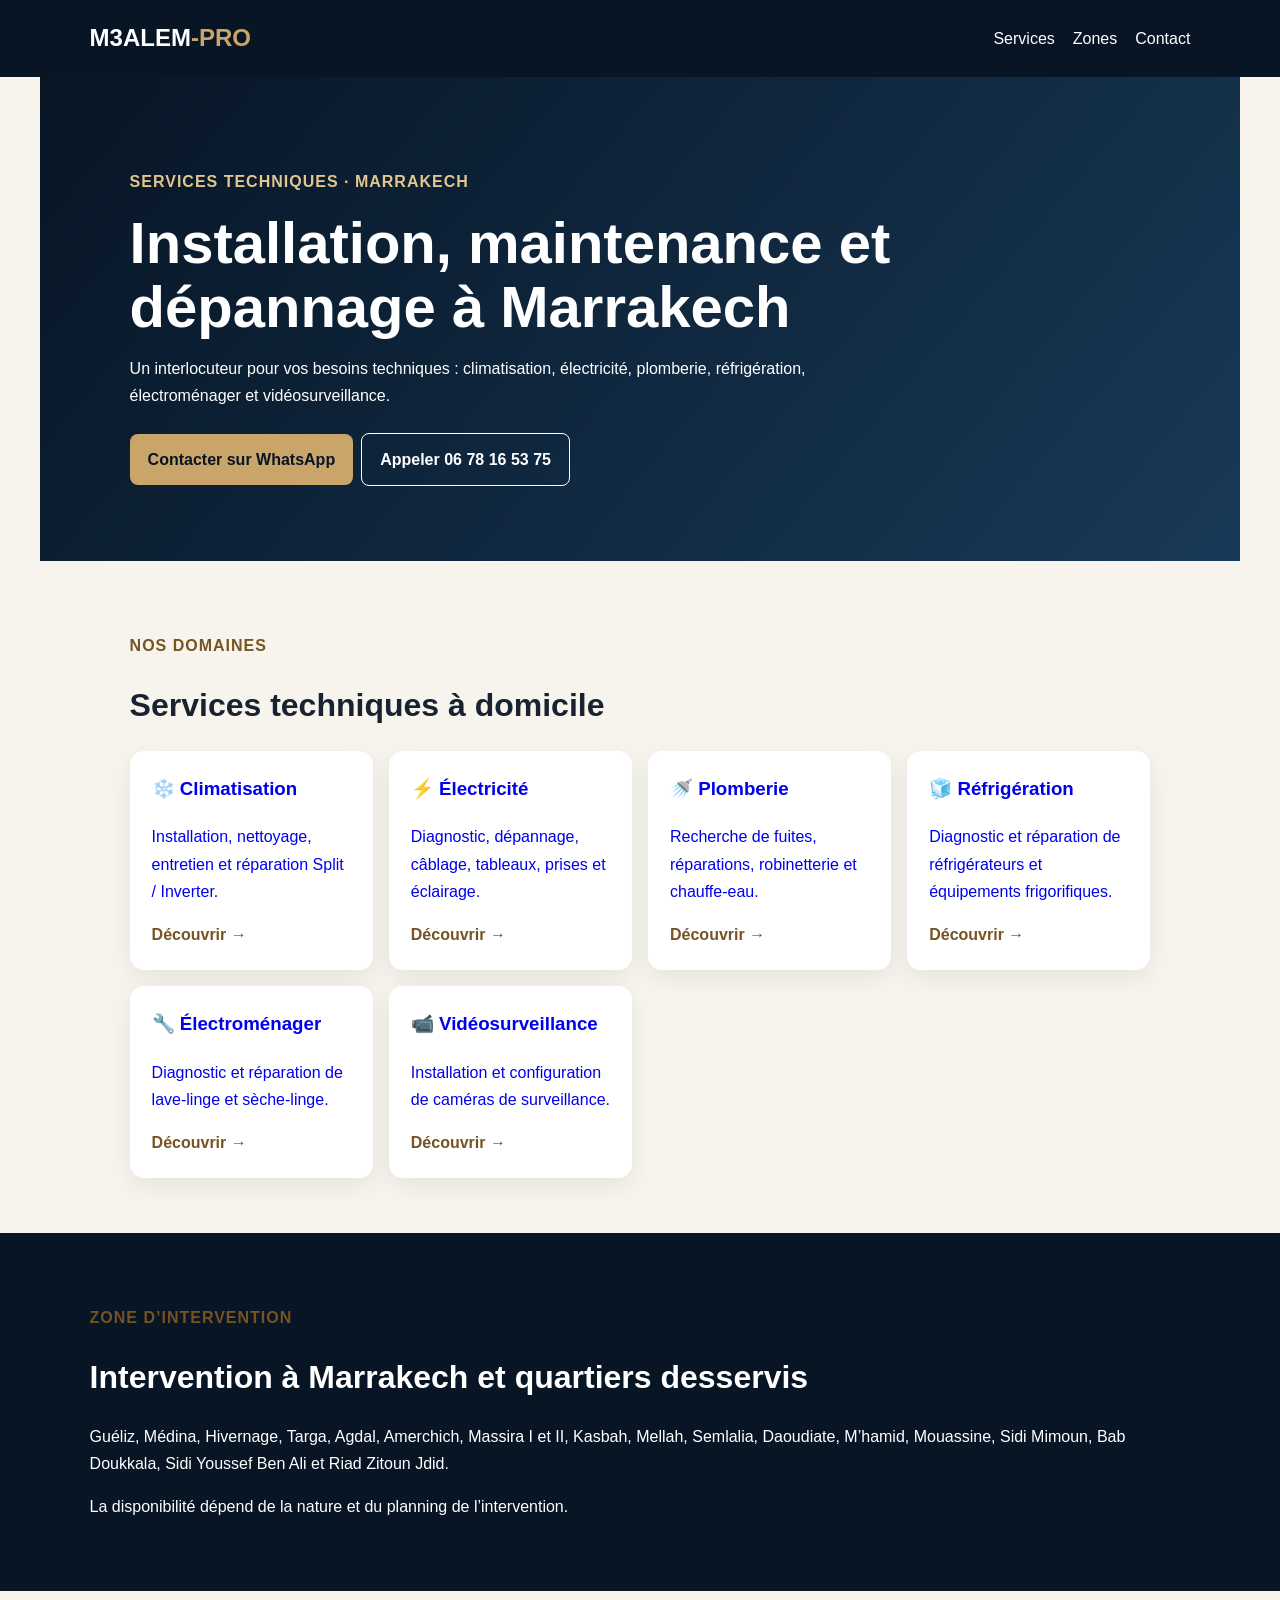
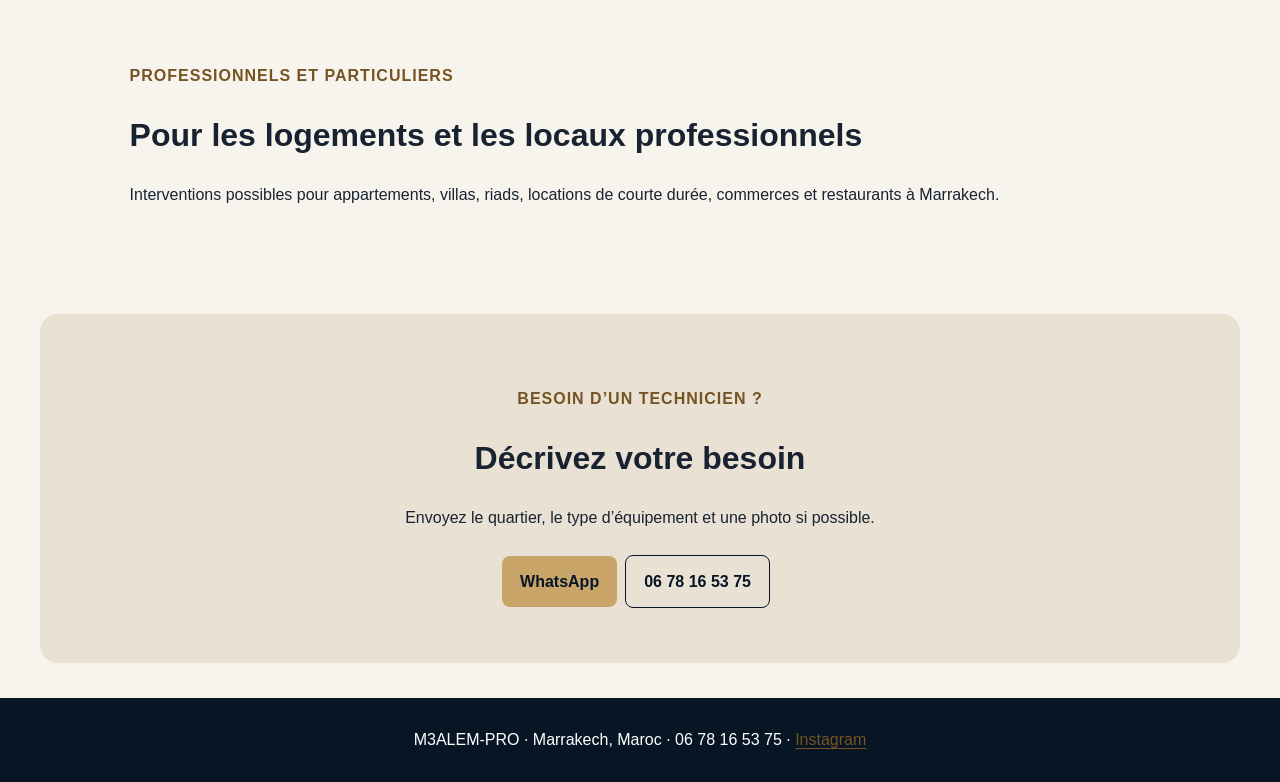
==== index.html @ d95df66d "Remove unverified experience claim from homepage" ====
<!doctype html>
<html lang="fr-MA">
<head>
<meta charset="utf-8"><meta name="viewport" content="width=device-width,initial-scale=1">
<title>M3ALEM-PRO | Services techniques à Marrakech</title>
<meta name="description" content="Climatisation, électricité, plomberie, réfrigération, électroménager et vidéosurveillance à Marrakech. Installation, entretien et dépannage.">
<meta name="robots" content="index,follow"><meta name="theme-color" content="#071525">

<link rel="stylesheet" href="style.css">
<link rel="canonical" href="https://samani12.github.io/m3alem-pro-site/">
<meta property="og:site_name" content="M3ALEM-PRO">
<meta property="og:locale" content="fr_MA">
<meta property="og:type" content="website">
<meta property="og:title" content="M3ALEM-PRO | Services techniques à Marrakech">
<meta property="og:description" content="Climatisation, électricité, plomberie, réfrigération, électroménager et vidéosurveillance à Marrakech. Installation, entretien et dépannage.">
<meta property="og:url" content="https://samani12.github.io/m3alem-pro-site/">
<meta name="twitter:card" content="summary">
<link rel="icon" href="favicon.svg" type="image/svg+xml">

<script type="application/ld+json">
{"@context":"https://schema.org","@type":"LocalBusiness","@id":"https://samani12.github.io/m3alem-pro-site/#business","name":"M3ALEM-PRO","url":"https://samani12.github.io/m3alem-pro-site/","telephone":"+212678165375","description":"Climatisation, électricité, plomberie, réfrigération, électroménager et vidéosurveillance à Marrakech. Installation, entretien et dépannage.","areaServed":[{"@type":"City","name":"Marrakech"}],"sameAs":["https://www.instagram.com/m3alem_pro"],"knowsAbout":["Climatisation","Électricité","Plomberie","Réfrigération","Électroménager","Vidéosurveillance"]}
</script>
</head><body>
<a class="skip-link" href="#main">Passer au contenu</a>
<header><a class="brand" href="index.html">M3ALEM<span>-PRO</span></a><nav aria-label="Navigation principale"><a href="#services">Services</a><a href="#zones">Zones</a><a href="#contact">Contact</a></nav></header>
<main id="main"><section class="hero"><p class="eyebrow">Services techniques · Marrakech</p><h1>Installation, maintenance et dépannage à Marrakech</h1><p>Un interlocuteur pour vos besoins techniques : climatisation, électricité, plomberie, réfrigération, électroménager et vidéosurveillance.</p><a class="btn" aria-label="Contacter M3ALEM-PRO sur WhatsApp" href="https://wa.me/212678165375?text=Bonjour%20M3ALEM-PRO%2C%20je%20souhaite%20une%20intervention%20%C3%A0%20Marrakech.">Contacter sur WhatsApp</a><a class="btn secondary" aria-label="Appeler M3ALEM-PRO au 06 78 16 53 75" href="tel:+212678165375">Appeler 06 78 16 53 75</a></section>
<section id="services"><p class="eyebrow">Nos domaines</p><h2>Services techniques à domicile</h2><div class="grid">
<a class="card" href="climatisation-marrakech.html" aria-label="Découvrir le service Climatisation à Marrakech"><h3>❄️ Climatisation</h3><p>Installation, nettoyage, entretien et réparation Split / Inverter.</p><span>Découvrir →</span></a>
<a class="card" href="electricien-marrakech.html" aria-label="Découvrir le service Électricité à Marrakech"><h3>⚡ Électricité</h3><p>Diagnostic, dépannage, câblage, tableaux, prises et éclairage.</p><span>Découvrir →</span></a>
<a class="card" href="plombier-marrakech.html" aria-label="Découvrir le service Plomberie à Marrakech"><h3>🚿 Plomberie</h3><p>Recherche de fuites, réparations, robinetterie et chauffe-eau.</p><span>Découvrir →</span></a>
<a class="card" href="refrigeration-marrakech.html" aria-label="Découvrir le service Réfrigération à Marrakech"><h3>🧊 Réfrigération</h3><p>Diagnostic et réparation de réfrigérateurs et équipements frigorifiques.</p><span>Découvrir →</span></a>
<a class="card" href="electromenager-marrakech.html" aria-label="Découvrir le service Électroménager à Marrakech"><h3>🔧 Électroménager</h3><p>Diagnostic et réparation de lave-linge et sèche-linge.</p><span>Découvrir →</span></a>
<a class="card" href="videosurveillance-marrakech.html" aria-label="Découvrir le service Vidéosurveillance à Marrakech"><h3>📹 Vidéosurveillance</h3><p>Installation et configuration de caméras de surveillance.</p><span>Découvrir →</span></a>
</div></section>
<section id="zones" class="dark"><p class="eyebrow">Zone d’intervention</p><h2>Intervention à Marrakech et quartiers desservis</h2><p>Guéliz, Médina, Hivernage, Targa, Agdal, Amerchich, Massira I et II, Kasbah, Mellah, Semlalia, Daoudiate, M’hamid, Mouassine, Sidi Mimoun, Bab Doukkala, Sidi Youssef Ben Ali et Riad Zitoun Jdid.</p><p>La disponibilité dépend de la nature et du planning de l’intervention.</p></section>
<section><p class="eyebrow">Professionnels et particuliers</p><h2>Pour les logements et les locaux professionnels</h2><p>Interventions possibles pour appartements, villas, riads, locations de courte durée, commerces et restaurants à Marrakech.</p></section>
<section id="contact" class="contact"><p class="eyebrow">Besoin d’un technicien ?</p><h2>Décrivez votre besoin</h2><p>Envoyez le quartier, le type d’équipement et une photo si possible.</p><a class="btn" aria-label="Contacter M3ALEM-PRO sur WhatsApp" href="https://wa.me/212678165375?text=Bonjour%20M3ALEM-PRO%2C%20mon%20quartier%20est%20...%20et%20j'ai%20besoin%20de%20...">WhatsApp</a><a class="btn secondary" aria-label="Appeler M3ALEM-PRO au 06 78 16 53 75" href="tel:+212678165375">06 78 16 53 75</a></section></main>
<footer>M3ALEM-PRO · Marrakech, Maroc · 06 78 16 53 75 · <a href="https://www.instagram.com/m3alem_pro">Instagram</a></footer>
</body></html>
---- style.css ----
:root{--navy:#071525;--gold:#c9a56a;--ivory:#f7f4ed;--ink:#182230;--gold-ink:#765322}*{box-sizing:border-box}html{scroll-behavior:smooth}body{margin:0;font:16px/1.7 Arial,sans-serif;color:var(--ink);background:var(--ivory)}header{background:var(--navy);padding:18px 7%;display:flex;justify-content:space-between;align-items:center;gap:20px}.brand{font-size:24px;font-weight:800;color:#fff;text-decoration:none;white-space:nowrap}.brand span{color:var(--gold)}nav{display:flex;flex-wrap:wrap;gap:8px 18px}nav a{color:#fff;text-decoration:none}nav a:hover,nav a:focus-visible{color:#f0d5a5}.hero{padding:75px 7%;background:linear-gradient(130deg,#071525,#183957);color:#fff}.hero h1{font-size:clamp(36px,6vw,58px);line-height:1.1;max-width:850px;margin:12px 0}.hero p{max-width:760px}.eyebrow{color:var(--gold-ink);font-weight:800;letter-spacing:1px;text-transform:uppercase}.hero .eyebrow{color:#e2c58f}section{padding:55px 7%;max-width:1200px;margin:auto}h2{font-size:32px;line-height:1.2}.grid{display:grid;grid-template-columns:repeat(auto-fit,minmax(230px,1fr));gap:16px}.card{display:block;background:#fff;padding:22px;border-radius:14px;text-decoration:none;box-shadow:0 8px 25px #07152512}.card h3{margin-top:0}.card span{color:#765322;font-weight:bold}.btn{display:inline-block;background:var(--gold);color:var(--navy);font-weight:bold;text-decoration:none;padding:12px 18px;border-radius:8px;margin:8px 8px 0 0}.btn.secondary{background:transparent;color:#fff;border:1px solid #fff}.dark{background:var(--navy);color:#fff;max-width:none}.dark h2{max-width:800px}.contact{text-align:center;background:#e9e2d4;border-radius:18px;margin:35px auto}.contact .secondary{color:var(--navy);border-color:var(--navy)}footer{text-align:center;background:var(--navy);color:#fff;padding:28px 12px}footer a,.related-links a{color:var(--gold-ink);text-decoration:underline;text-underline-offset:3px}.related-links{text-align:center;margin:0 7% 22px}.skip-link{position:absolute;left:-10000px;top:8px;z-index:1000;background:#fff;color:var(--navy);padding:12px 16px;border-radius:6px}.skip-link:focus{left:8px}a:focus-visible{outline:3px solid #1769c2;outline-offset:3px;border-radius:3px}a{overflow-wrap:anywhere}@media(max-width:650px){header{align-items:flex-start;flex-direction:column}nav{gap:6px 14px}.hero{padding:55px 7%}section{padding:42px 7%}.hero .btn{display:block;width:100%;text-align:center;margin:12px 0 0}h2{font-size:28px}}@media(prefers-reduced-motion:reduce){html{scroll-behavior:auto}}
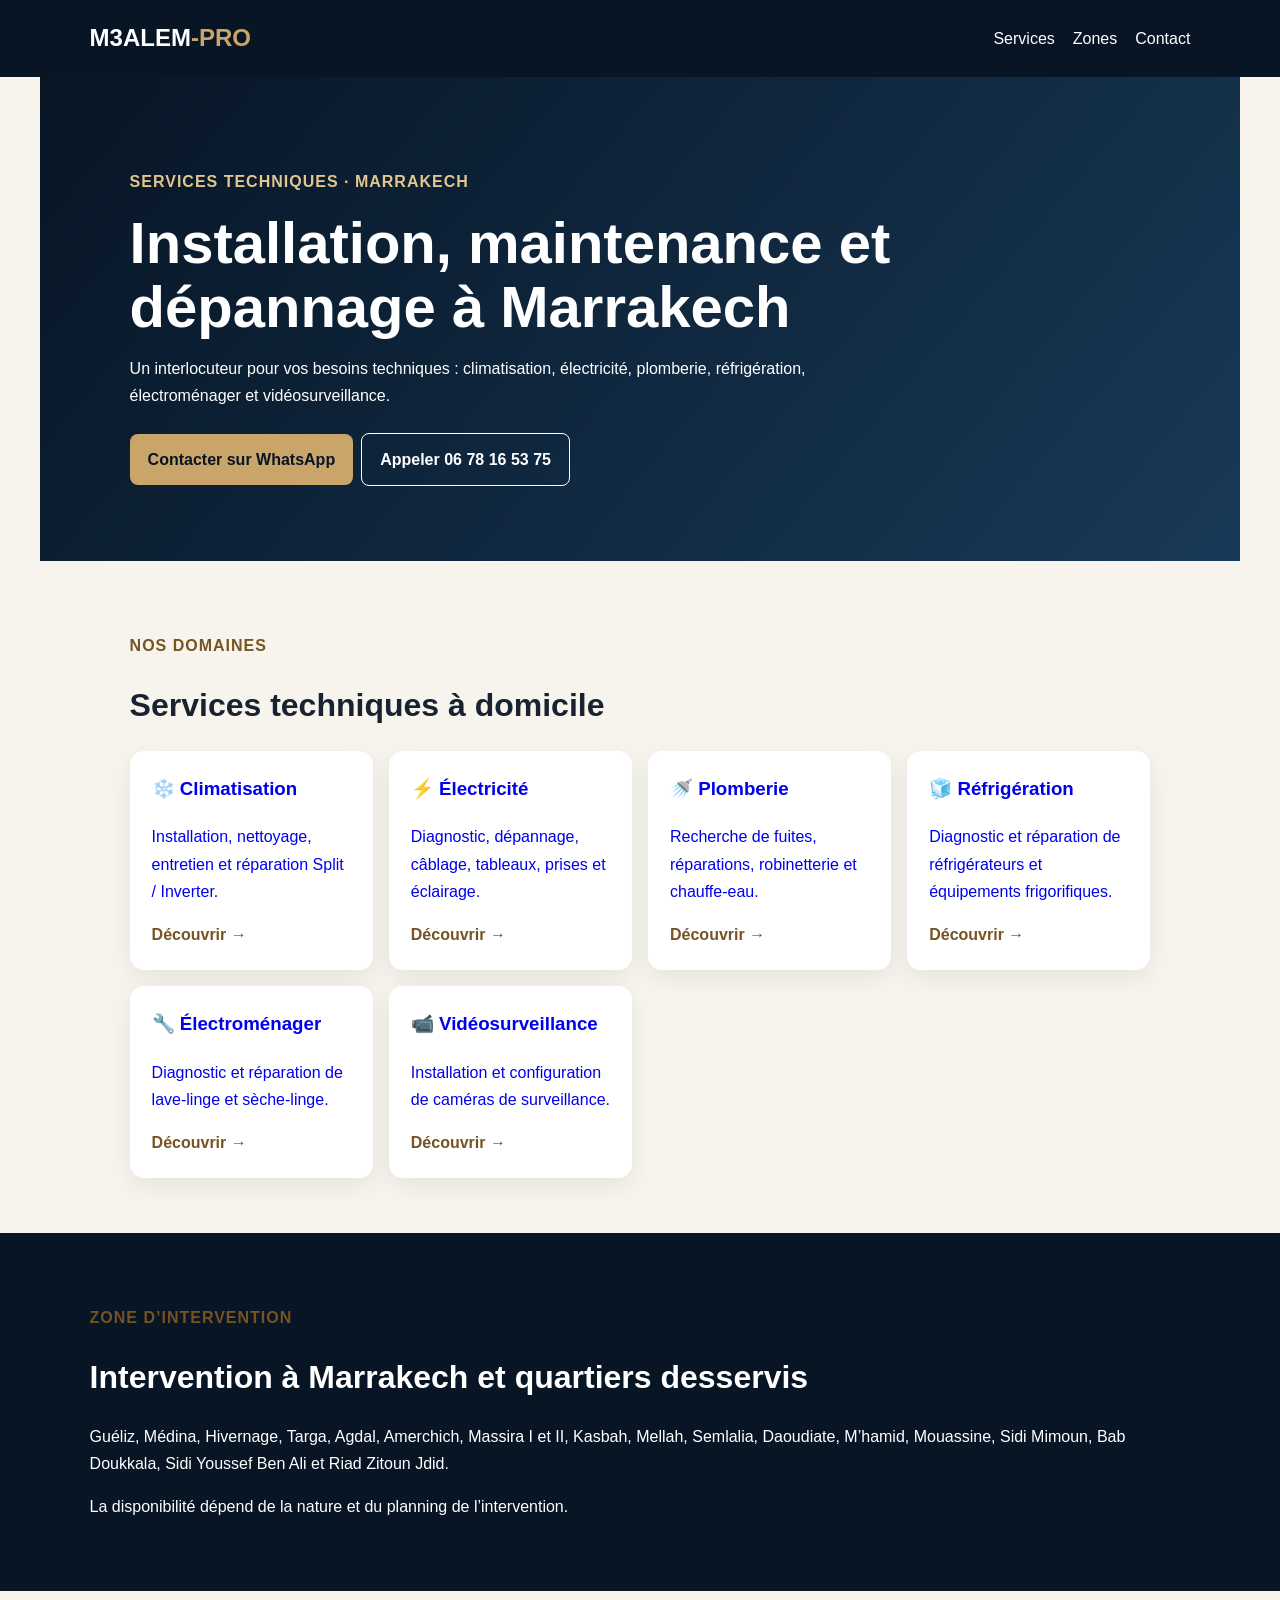
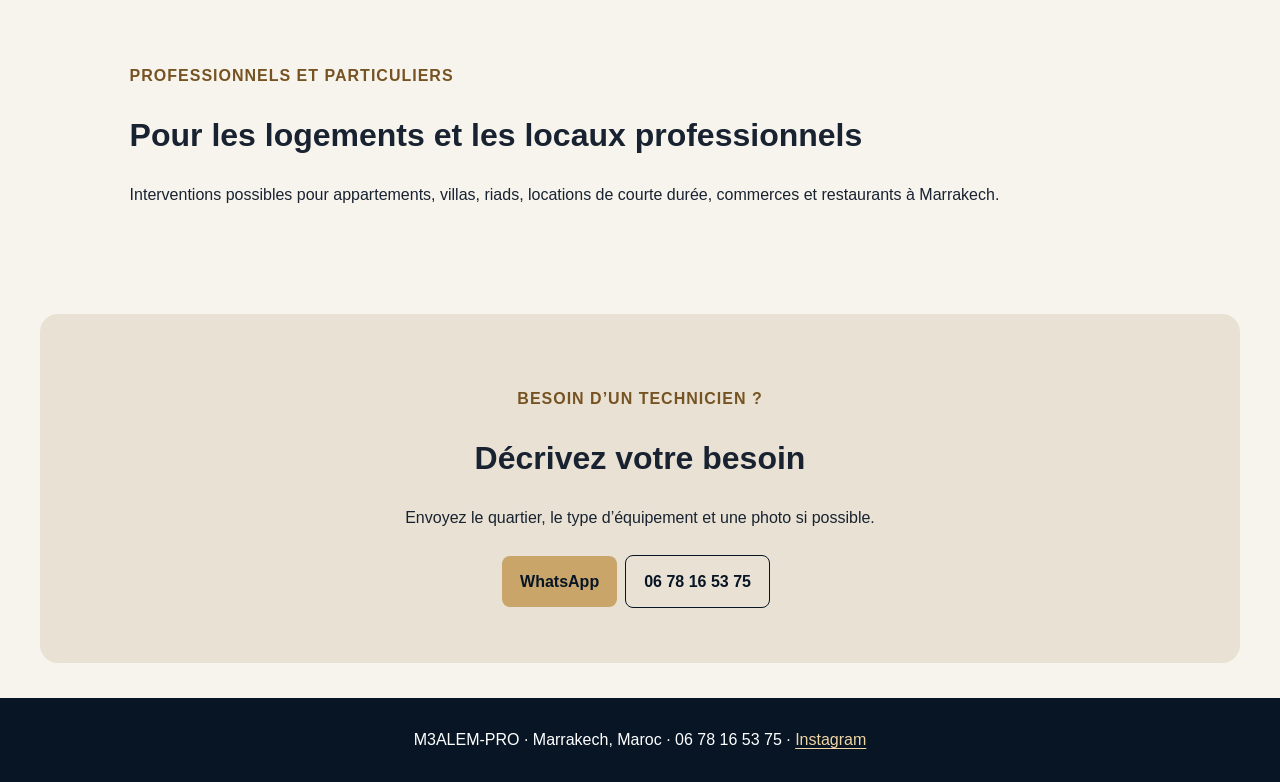
==== commit 24db4791: "Improve local business structured data and Google profile association" ====
--- a/index.html
+++ b/index.html
@@ -18,7 +18,7 @@
 <link rel="icon" href="favicon.svg" type="image/svg+xml">
 
 <script type="application/ld+json">
-{"@context":"https://schema.org","@type":"LocalBusiness","@id":"https://samani12.github.io/m3alem-pro-site/#business","name":"M3ALEM-PRO","url":"https://samani12.github.io/m3alem-pro-site/","telephone":"+212678165375","description":"Climatisation, électricité, plomberie, réfrigération, électroménager et vidéosurveillance à Marrakech. Installation, entretien et dépannage.","areaServed":[{"@type":"City","name":"Marrakech"}],"sameAs":["https://www.instagram.com/m3alem_pro"],"knowsAbout":["Climatisation","Électricité","Plomberie","Réfrigération","Électroménager","Vidéosurveillance"]}
+{"@context":"https://schema.org","@type":"LocalBusiness","@id":"https://samani12.github.io/m3alem-pro-site/#business","name":"M3ALEM-PRO","url":"https://samani12.github.io/m3alem-pro-site/","telephone":"+212678165375","description":"Climatisation, électricité, plomberie, réfrigération, électroménager et vidéosurveillance à Marrakech. Installation, entretien et dépannage.","areaServed":[{"@type":"City","name":"Marrakech"}],"sameAs":["https://www.instagram.com/m3alem_pro","https://maps.google.com/maps?cid=15014610896810888181"],"hasOfferCatalog":{"@type":"OfferCatalog","name":"Services techniques à Marrakech","itemListElement":[{"@type":"OfferCatalog","name":"Climatisation","url":"https://samani12.github.io/m3alem-pro-site/climatisation-marrakech.html"},{"@type":"OfferCatalog","name":"Électricité","url":"https://samani12.github.io/m3alem-pro-site/electricien-marrakech.html"},{"@type":"OfferCatalog","name":"Plomberie","url":"https://samani12.github.io/m3alem-pro-site/plombier-marrakech.html"},{"@type":"OfferCatalog","name":"Réfrigération","url":"https://samani12.github.io/m3alem-pro-site/refrigeration-marrakech.html"},{"@type":"OfferCatalog","name":"Électroménager","url":"https://samani12.github.io/m3alem-pro-site/electromenager-marrakech.html"},{"@type":"OfferCatalog","name":"Vidéosurveillance","url":"https://samani12.github.io/m3alem-pro-site/videosurveillance-marrakech.html"}]},"knowsAbout":["Climatisation","Électricité","Plomberie","Réfrigération","Électroménager","Vidéosurveillance"]}
 </script>
 </head><body>
 <a class="skip-link" href="#main">Passer au contenu</a>
--- a/style.css
+++ b/style.css
@@ -1 +1,5 @@
-:root{--navy:#071525;--gold:#c9a56a;--ivory:#f7f4ed;--ink:#182230;--gold-ink:#765322}*{box-sizing:border-box}html{scroll-behavior:smooth}body{margin:0;font:16px/1.7 Arial,sans-serif;color:var(--ink);background:var(--ivory)}header{background:var(--navy);padding:18px 7%;display:flex;justify-content:space-between;align-items:center;gap:20px}.brand{font-size:24px;font-weight:800;color:#fff;text-decoration:none;white-space:nowrap}.brand span{color:var(--gold)}nav{display:flex;flex-wrap:wrap;gap:8px 18px}nav a{color:#fff;text-decoration:none}nav a:hover,nav a:focus-visible{color:#f0d5a5}.hero{padding:75px 7%;background:linear-gradient(130deg,#071525,#183957);color:#fff}.hero h1{font-size:clamp(36px,6vw,58px);line-height:1.1;max-width:850px;margin:12px 0}.hero p{max-width:760px}.eyebrow{color:var(--gold-ink);font-weight:800;letter-spacing:1px;text-transform:uppercase}.hero .eyebrow{color:#e2c58f}section{padding:55px 7%;max-width:1200px;margin:auto}h2{font-size:32px;line-height:1.2}.grid{display:grid;grid-template-columns:repeat(auto-fit,minmax(230px,1fr));gap:16px}.card{display:block;background:#fff;padding:22px;border-radius:14px;text-decoration:none;box-shadow:0 8px 25px #07152512}.card h3{margin-top:0}.card span{color:#765322;font-weight:bold}.btn{display:inline-block;background:var(--gold);color:var(--navy);font-weight:bold;text-decoration:none;padding:12px 18px;border-radius:8px;margin:8px 8px 0 0}.btn.secondary{background:transparent;color:#fff;border:1px solid #fff}.dark{background:var(--navy);color:#fff;max-width:none}.dark h2{max-width:800px}.contact{text-align:center;background:#e9e2d4;border-radius:18px;margin:35px auto}.contact .secondary{color:var(--navy);border-color:var(--navy)}footer{text-align:center;background:var(--navy);color:#fff;padding:28px 12px}footer a,.related-links a{color:var(--gold-ink);text-decoration:underline;text-underline-offset:3px}.related-links{text-align:center;margin:0 7% 22px}.skip-link{position:absolute;left:-10000px;top:8px;z-index:1000;background:#fff;color:var(--navy);padding:12px 16px;border-radius:6px}.skip-link:focus{left:8px}a:focus-visible{outline:3px solid #1769c2;outline-offset:3px;border-radius:3px}a{overflow-wrap:anywhere}@media(max-width:650px){header{align-items:flex-start;flex-direction:column}nav{gap:6px 14px}.hero{padding:55px 7%}section{padding:42px 7%}.hero .btn{display:block;width:100%;text-align:center;margin:12px 0 0}h2{font-size:28px}}@media(prefers-reduced-motion:reduce){html{scroll-behavior:auto}}
+:root{--navy:#071525;--gold:#c9a56a;--ivory:#f7f4ed;--ink:#182230;--gold-ink:#765322;--gold-light:#f0d5a5}*{box-sizing:border-box}html{scroll-behavior:smooth}body{margin:0;font:16px/1.7 Arial,sans-serif;color:var(--ink);background:var(--ivory)}header{background:var(--navy);padding:18px 7%;display:flex;justify-content:space-between;align-items:center;gap:20px}.brand{font-size:24px;font-weight:800;color:#fff;text-decoration:none;white-space:nowrap}.brand span{color:var(--gold)}nav{display:flex;flex-wrap:wrap;gap:8px 18px}nav a{color:#fff;text-decoration:none}nav a:hover,nav a:focus-visible{color:#f0d5a5}.hero{padding:75px 7%;background:linear-gradient(130deg,#071525,#183957);color:#fff}.hero h1{font-size:clamp(36px,6vw,58px);line-height:1.1;max-width:850px;margin:12px 0}.hero p{max-width:760px}.eyebrow{color:var(--gold-ink);font-weight:800;letter-spacing:1px;text-transform:uppercase}.hero .eyebrow{color:#e2c58f}section{padding:55px 7%;max-width:1200px;margin:auto}h2{font-size:32px;line-height:1.2}.grid{display:grid;grid-template-columns:repeat(auto-fit,minmax(230px,1fr));gap:16px}.card{display:block;background:#fff;padding:22px;border-radius:14px;text-decoration:none;box-shadow:0 8px 25px #07152512}.card h3{margin-top:0}.card span{color:#765322;font-weight:bold}.btn{display:inline-block;background:var(--gold);color:var(--navy);font-weight:bold;text-decoration:none;padding:12px 18px;border-radius:8px;margin:8px 8px 0 0}.btn.secondary{background:transparent;color:#fff;border:1px solid #fff}.dark{background:var(--navy);color:#fff;max-width:none}.dark h2{max-width:800px}.contact{text-align:center;background:#e9e2d4;border-radius:18px;margin:35px auto}.contact .secondary{color:var(--navy);border-color:var(--navy)}footer{text-align:center;background:var(--navy);color:#fff;padding:28px 12px}footer a,.related-links a{color:var(--gold-light);text-decoration:underline;text-underline-offset:3px}.related-links{text-align:center;margin:0 7% 22px}.skip-link{position:absolute;left:-10000px;top:8px;z-index:1000;background:#fff;color:var(--navy);padding:12px 16px;border-radius:6px}.skip-link:focus{left:8px}a:focus-visible{outline:3px solid #1769c2;outline-offset:3px;border-radius:3px}a{overflow-wrap:anywhere}@media(max-width:650px){header{align-items:flex-start;flex-direction:column}nav{gap:6px 14px}.hero{padding:55px 7%}section{padding:42px 7%}.hero .btn{display:block;width:100%;text-align:center;margin:12px 0 0}h2{font-size:28px}}@media(prefers-reduced-motion:reduce){html{scroll-behavior:auto}}
+
+/* Conversion mobile: accès permanent aux deux canaux de contact */
+.mobile-contact{display:none}
+@media(max-width:650px){body{padding-bottom:68px}.mobile-contact{position:fixed;z-index:999;left:0;right:0;bottom:0;display:grid;grid-template-columns:1fr 1fr;gap:10px;padding:10px 12px calc(10px + env(safe-area-inset-bottom));background:#071525;box-shadow:0 -6px 22px #07152530}.mobile-contact a{display:flex;align-items:center;justify-content:center;min-height:46px;border-radius:8px;text-decoration:none;font-weight:700}.mobile-contact .mobile-wa{background:#c9a56a;color:#071525}.mobile-contact .mobile-call{border:1px solid #f0d5a5;color:#fff}}
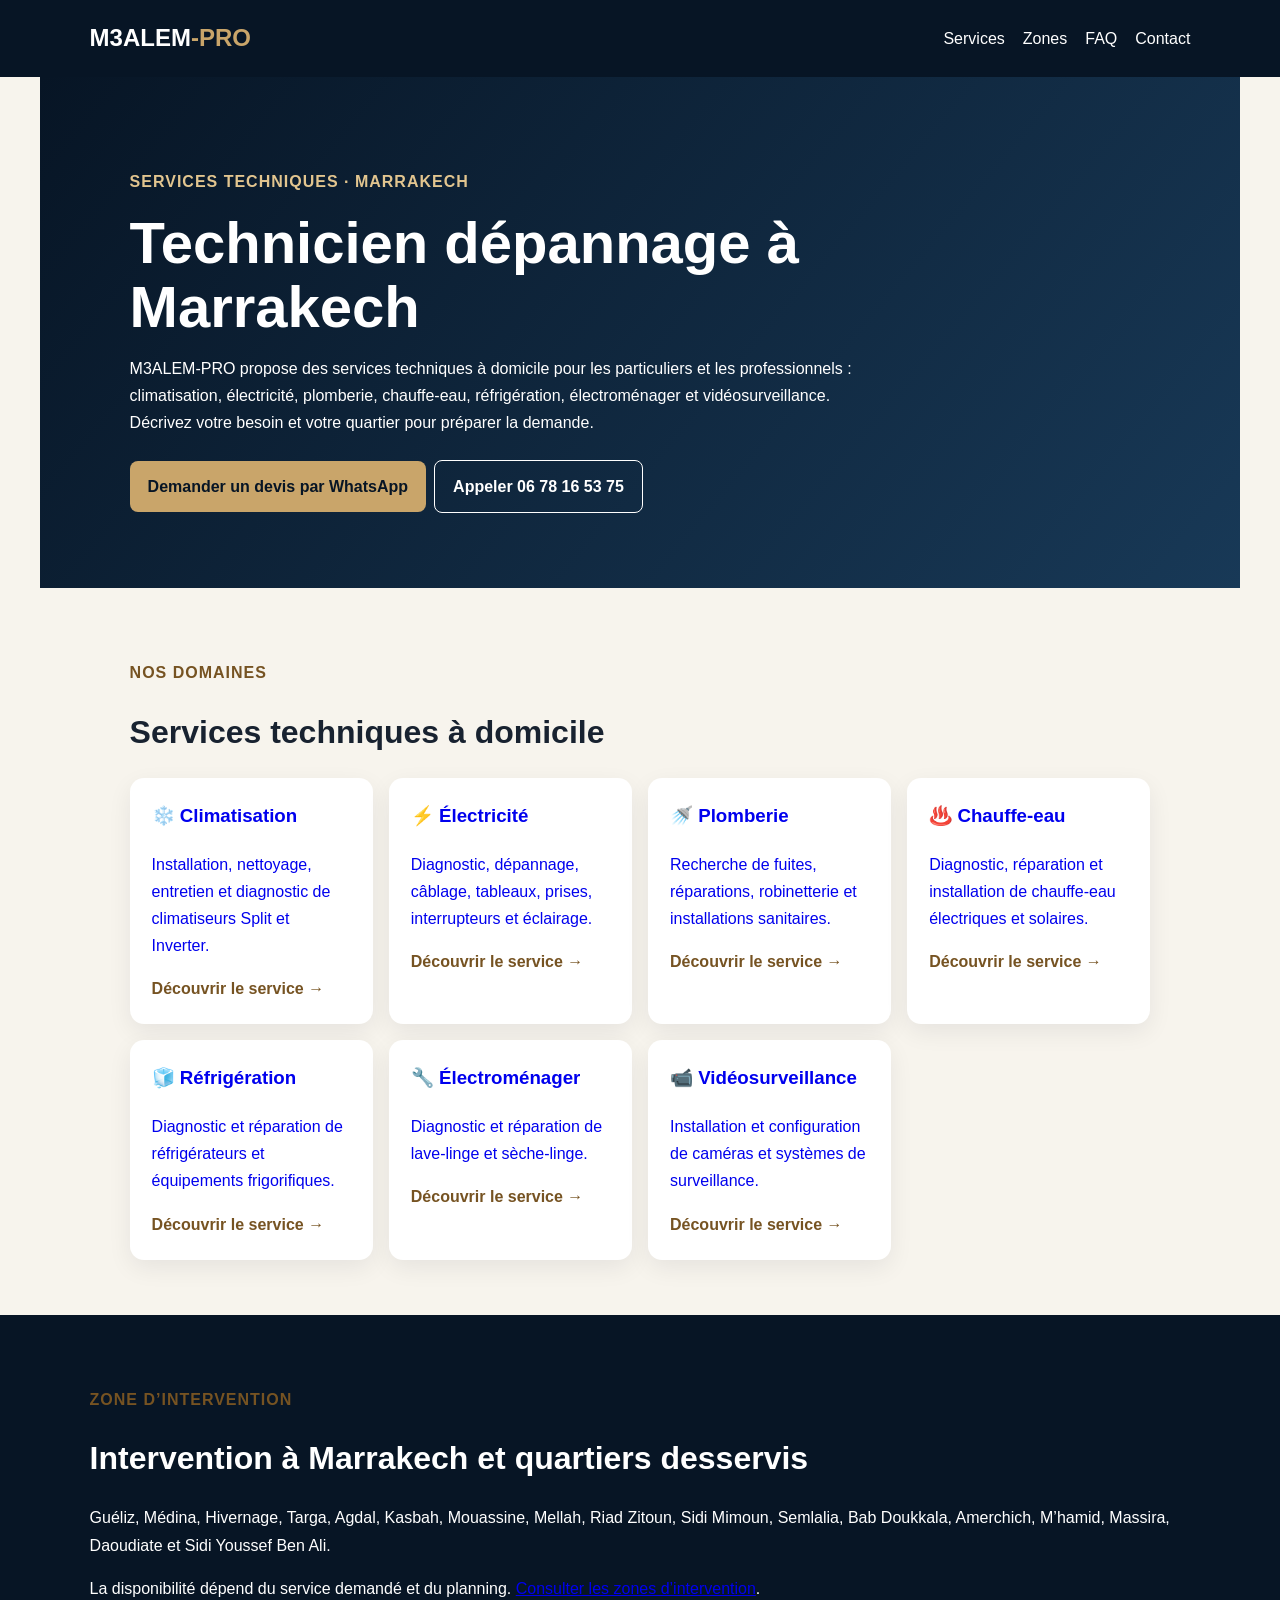
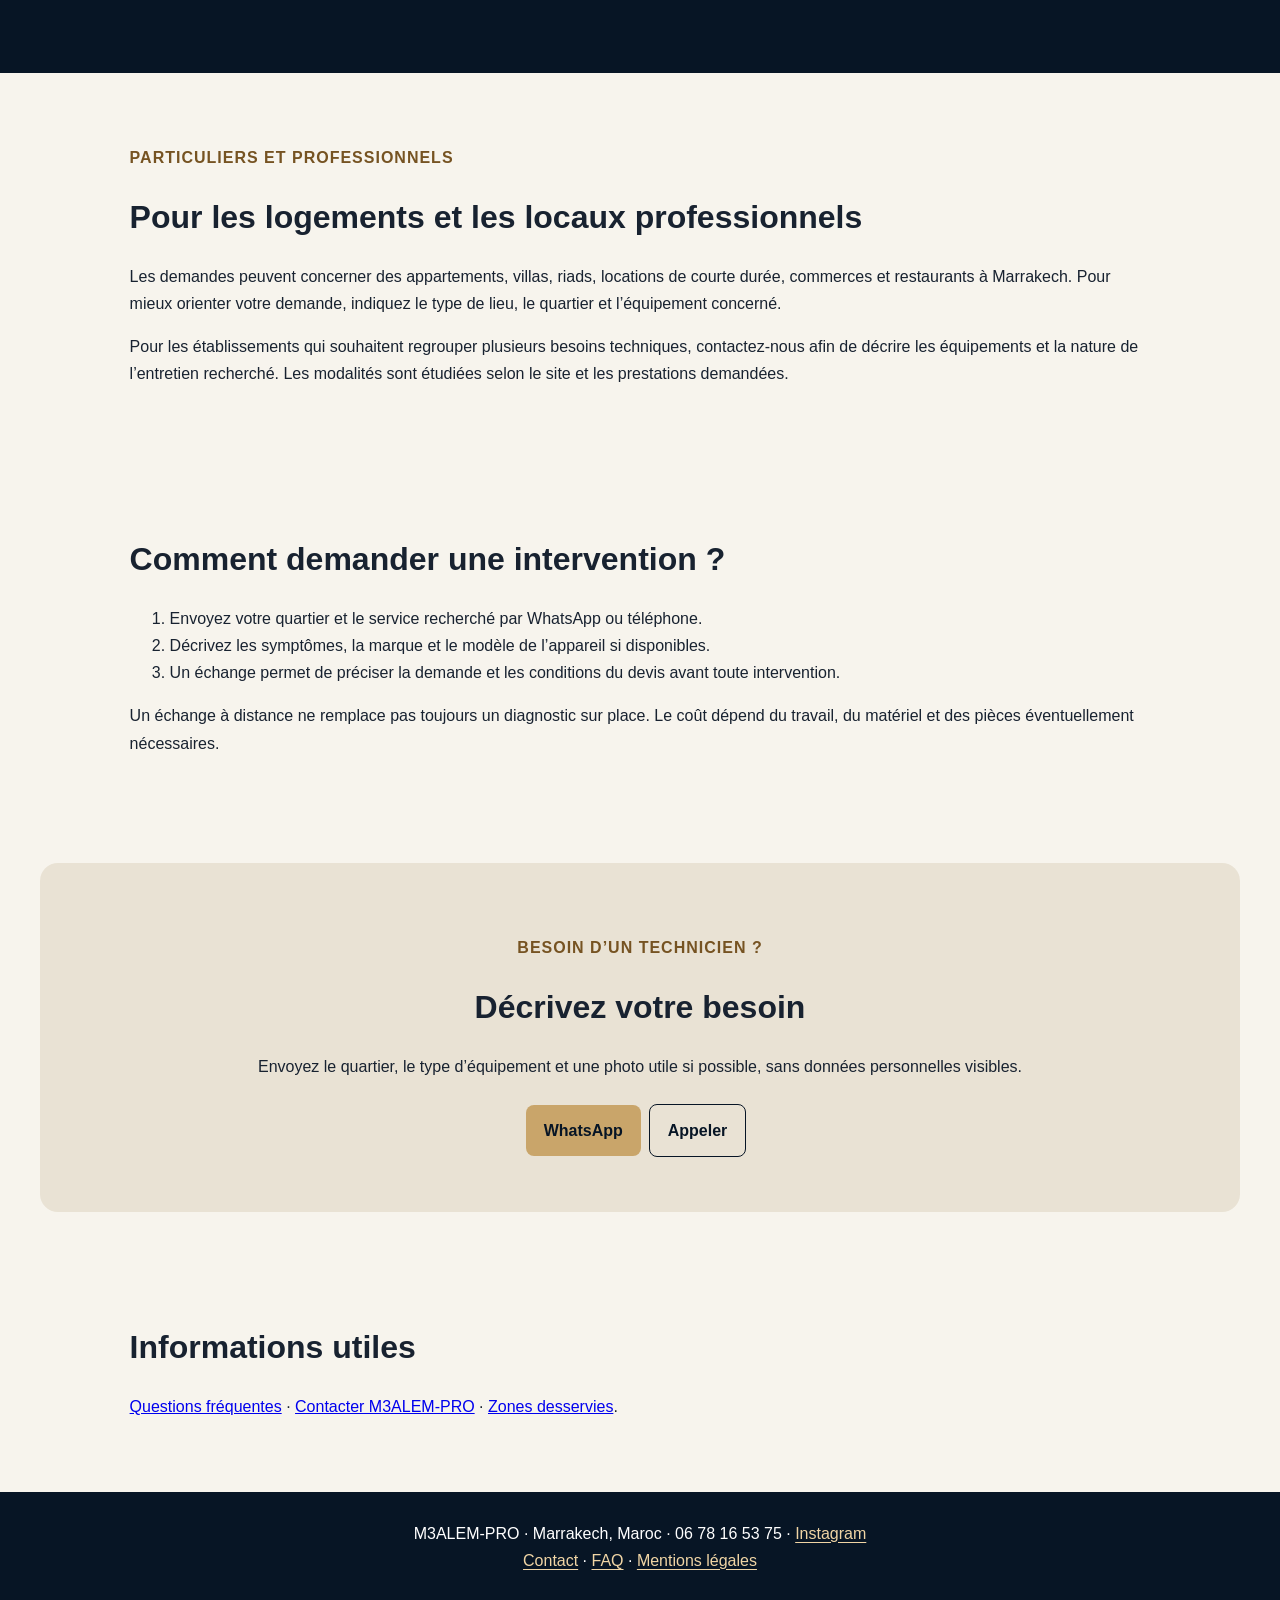
==== commit d684423a: "SEO: improve homepage content, metadata and service navigation" ====
--- a/index.html
+++ b/index.html
@@ -1,39 +1,33 @@
 <!doctype html>
-<html lang="fr-MA">
+<html lang="fr">
 <head>
 <meta charset="utf-8"><meta name="viewport" content="width=device-width,initial-scale=1">
-<title>M3ALEM-PRO | Services techniques à Marrakech</title>
-<meta name="description" content="Climatisation, électricité, plomberie, réfrigération, électroménager et vidéosurveillance à Marrakech. Installation, entretien et dépannage.">
+<title>Technicien dépannage à Marrakech : clim, électricité, plomberie</title>
+<meta name="description" content="Dépannage et installation à domicile à Marrakech : climatisation, électricité, plomberie, chauffe-eau, électroménager. Devis par WhatsApp.">
 <meta name="robots" content="index,follow"><meta name="theme-color" content="#071525">
-
-<link rel="stylesheet" href="style.css">
-<link rel="canonical" href="https://samani12.github.io/m3alem-pro-site/">
-<meta property="og:site_name" content="M3ALEM-PRO">
-<meta property="og:locale" content="fr_MA">
-<meta property="og:type" content="website">
-<meta property="og:title" content="M3ALEM-PRO | Services techniques à Marrakech">
-<meta property="og:description" content="Climatisation, électricité, plomberie, réfrigération, électroménager et vidéosurveillance à Marrakech. Installation, entretien et dépannage.">
-<meta property="og:url" content="https://samani12.github.io/m3alem-pro-site/">
-<meta name="twitter:card" content="summary">
-<link rel="icon" href="favicon.svg" type="image/svg+xml">
-
+<link rel="canonical" href="https://samani12.github.io/m3alem-pro-site/"><link rel="stylesheet" href="style.css"><link rel="icon" href="favicon.svg" type="image/svg+xml">
+<meta property="og:site_name" content="M3ALEM-PRO"><meta property="og:locale" content="fr_MA"><meta property="og:type" content="website"><meta property="og:title" content="Technicien dépannage à Marrakech | M3ALEM-PRO"><meta property="og:description" content="Dépannage et installation à domicile à Marrakech : climatisation, électricité, plomberie et équipements."><meta property="og:url" content="https://samani12.github.io/m3alem-pro-site/"><meta name="twitter:card" content="summary">
 <script type="application/ld+json">
-{"@context":"https://schema.org","@type":"LocalBusiness","@id":"https://samani12.github.io/m3alem-pro-site/#business","name":"M3ALEM-PRO","url":"https://samani12.github.io/m3alem-pro-site/","telephone":"+212678165375","description":"Climatisation, électricité, plomberie, réfrigération, électroménager et vidéosurveillance à Marrakech. Installation, entretien et dépannage.","areaServed":[{"@type":"City","name":"Marrakech"}],"sameAs":["https://www.instagram.com/m3alem_pro","https://maps.google.com/maps?cid=15014610896810888181"],"hasOfferCatalog":{"@type":"OfferCatalog","name":"Services techniques à Marrakech","itemListElement":[{"@type":"OfferCatalog","name":"Climatisation","url":"https://samani12.github.io/m3alem-pro-site/climatisation-marrakech.html"},{"@type":"OfferCatalog","name":"Électricité","url":"https://samani12.github.io/m3alem-pro-site/electricien-marrakech.html"},{"@type":"OfferCatalog","name":"Plomberie","url":"https://samani12.github.io/m3alem-pro-site/plombier-marrakech.html"},{"@type":"OfferCatalog","name":"Réfrigération","url":"https://samani12.github.io/m3alem-pro-site/refrigeration-marrakech.html"},{"@type":"OfferCatalog","name":"Électroménager","url":"https://samani12.github.io/m3alem-pro-site/electromenager-marrakech.html"},{"@type":"OfferCatalog","name":"Vidéosurveillance","url":"https://samani12.github.io/m3alem-pro-site/videosurveillance-marrakech.html"}]},"knowsAbout":["Climatisation","Électricité","Plomberie","Réfrigération","Électroménager","Vidéosurveillance"]}
+{"@context":"https://schema.org","@type":"LocalBusiness","@id":"https://samani12.github.io/m3alem-pro-site/#business","name":"M3ALEM-PRO","url":"https://samani12.github.io/m3alem-pro-site/","telephone":"+212678165375","description":"Services techniques à domicile à Marrakech : climatisation, électricité, plomberie, chauffe-eau, réfrigération, électroménager et vidéosurveillance.","areaServed":{"@type":"City","name":"Marrakech"},"sameAs":["https://www.instagram.com/m3alem_pro","https://maps.google.com/maps?cid=15014610896810888181"],"hasOfferCatalog":{"@type":"OfferCatalog","name":"Services techniques à Marrakech","itemListElement":[{"@type":"OfferCatalog","name":"Climatisation","url":"https://samani12.github.io/m3alem-pro-site/climatisation-marrakech.html"},{"@type":"OfferCatalog","name":"Électricité","url":"https://samani12.github.io/m3alem-pro-site/electricien-marrakech.html"},{"@type":"OfferCatalog","name":"Plomberie","url":"https://samani12.github.io/m3alem-pro-site/plombier-marrakech.html"},{"@type":"OfferCatalog","name":"Chauffe-eau","url":"https://samani12.github.io/m3alem-pro-site/chauffe-eau-marrakech.html"},{"@type":"OfferCatalog","name":"Réfrigération","url":"https://samani12.github.io/m3alem-pro-site/refrigeration-marrakech.html"},{"@type":"OfferCatalog","name":"Électroménager","url":"https://samani12.github.io/m3alem-pro-site/electromenager-marrakech.html"},{"@type":"OfferCatalog","name":"Vidéosurveillance","url":"https://samani12.github.io/m3alem-pro-site/videosurveillance-marrakech.html"}]},"knowsAbout":["Climatisation","Électricité","Plomberie","Chauffe-eau","Réfrigération","Électroménager","Vidéosurveillance"]}
 </script>
-</head><body>
-<a class="skip-link" href="#main">Passer au contenu</a>
-<header><a class="brand" href="index.html">M3ALEM<span>-PRO</span></a><nav aria-label="Navigation principale"><a href="#services">Services</a><a href="#zones">Zones</a><a href="#contact">Contact</a></nav></header>
-<main id="main"><section class="hero"><p class="eyebrow">Services techniques · Marrakech</p><h1>Installation, maintenance et dépannage à Marrakech</h1><p>Un interlocuteur pour vos besoins techniques : climatisation, électricité, plomberie, réfrigération, électroménager et vidéosurveillance.</p><a class="btn" aria-label="Contacter M3ALEM-PRO sur WhatsApp" href="https://wa.me/212678165375?text=Bonjour%20M3ALEM-PRO%2C%20je%20souhaite%20une%20intervention%20%C3%A0%20Marrakech.">Contacter sur WhatsApp</a><a class="btn secondary" aria-label="Appeler M3ALEM-PRO au 06 78 16 53 75" href="tel:+212678165375">Appeler 06 78 16 53 75</a></section>
+</head>
+<body><a class="skip-link" href="#main">Passer au contenu</a>
+<header><a class="brand" href="index.html">M3ALEM<span>-PRO</span></a><nav aria-label="Navigation principale"><a href="#services">Services</a><a href="zones-intervention-marrakech.html">Zones</a><a href="faq.html">FAQ</a><a href="contact.html">Contact</a></nav></header>
+<main id="main">
+<section class="hero"><p class="eyebrow">Services techniques · Marrakech</p><h1>Technicien dépannage à Marrakech</h1><p>M3ALEM-PRO propose des services techniques à domicile pour les particuliers et les professionnels : climatisation, électricité, plomberie, chauffe-eau, réfrigération, électroménager et vidéosurveillance. Décrivez votre besoin et votre quartier pour préparer la demande.</p><a class="btn" aria-label="Contacter M3ALEM-PRO sur WhatsApp" href="https://wa.me/212678165375?text=Bonjour%20M3ALEM-PRO%2C%20je%20souhaite%20une%20intervention%20%C3%A0%20Marrakech.">Demander un devis par WhatsApp</a><a class="btn secondary" aria-label="Appeler M3ALEM-PRO au 06 78 16 53 75" href="tel:+212678165375">Appeler 06 78 16 53 75</a></section>
 <section id="services"><p class="eyebrow">Nos domaines</p><h2>Services techniques à domicile</h2><div class="grid">
-<a class="card" href="climatisation-marrakech.html" aria-label="Découvrir le service Climatisation à Marrakech"><h3>❄️ Climatisation</h3><p>Installation, nettoyage, entretien et réparation Split / Inverter.</p><span>Découvrir →</span></a>
-<a class="card" href="electricien-marrakech.html" aria-label="Découvrir le service Électricité à Marrakech"><h3>⚡ Électricité</h3><p>Diagnostic, dépannage, câblage, tableaux, prises et éclairage.</p><span>Découvrir →</span></a>
-<a class="card" href="plombier-marrakech.html" aria-label="Découvrir le service Plomberie à Marrakech"><h3>🚿 Plomberie</h3><p>Recherche de fuites, réparations, robinetterie et chauffe-eau.</p><span>Découvrir →</span></a>
-<a class="card" href="refrigeration-marrakech.html" aria-label="Découvrir le service Réfrigération à Marrakech"><h3>🧊 Réfrigération</h3><p>Diagnostic et réparation de réfrigérateurs et équipements frigorifiques.</p><span>Découvrir →</span></a>
-<a class="card" href="electromenager-marrakech.html" aria-label="Découvrir le service Électroménager à Marrakech"><h3>🔧 Électroménager</h3><p>Diagnostic et réparation de lave-linge et sèche-linge.</p><span>Découvrir →</span></a>
-<a class="card" href="videosurveillance-marrakech.html" aria-label="Découvrir le service Vidéosurveillance à Marrakech"><h3>📹 Vidéosurveillance</h3><p>Installation et configuration de caméras de surveillance.</p><span>Découvrir →</span></a>
+<a class="card" href="climatisation-marrakech.html"><h3>❄️ Climatisation</h3><p>Installation, nettoyage, entretien et diagnostic de climatiseurs Split et Inverter.</p><span>Découvrir le service →</span></a>
+<a class="card" href="electricien-marrakech.html"><h3>⚡ Électricité</h3><p>Diagnostic, dépannage, câblage, tableaux, prises, interrupteurs et éclairage.</p><span>Découvrir le service →</span></a>
+<a class="card" href="plombier-marrakech.html"><h3>🚿 Plomberie</h3><p>Recherche de fuites, réparations, robinetterie et installations sanitaires.</p><span>Découvrir le service →</span></a>
+<a class="card" href="chauffe-eau-marrakech.html"><h3>♨️ Chauffe-eau</h3><p>Diagnostic, réparation et installation de chauffe-eau électriques et solaires.</p><span>Découvrir le service →</span></a>
+<a class="card" href="refrigeration-marrakech.html"><h3>🧊 Réfrigération</h3><p>Diagnostic et réparation de réfrigérateurs et équipements frigorifiques.</p><span>Découvrir le service →</span></a>
+<a class="card" href="electromenager-marrakech.html"><h3>🔧 Électroménager</h3><p>Diagnostic et réparation de lave-linge et sèche-linge.</p><span>Découvrir le service →</span></a>
+<a class="card" href="videosurveillance-marrakech.html"><h3>📹 Vidéosurveillance</h3><p>Installation et configuration de caméras et systèmes de surveillance.</p><span>Découvrir le service →</span></a>
 </div></section>
-<section id="zones" class="dark"><p class="eyebrow">Zone d’intervention</p><h2>Intervention à Marrakech et quartiers desservis</h2><p>Guéliz, Médina, Hivernage, Targa, Agdal, Amerchich, Massira I et II, Kasbah, Mellah, Semlalia, Daoudiate, M’hamid, Mouassine, Sidi Mimoun, Bab Doukkala, Sidi Youssef Ben Ali et Riad Zitoun Jdid.</p><p>La disponibilité dépend de la nature et du planning de l’intervention.</p></section>
-<section><p class="eyebrow">Professionnels et particuliers</p><h2>Pour les logements et les locaux professionnels</h2><p>Interventions possibles pour appartements, villas, riads, locations de courte durée, commerces et restaurants à Marrakech.</p></section>
-<section id="contact" class="contact"><p class="eyebrow">Besoin d’un technicien ?</p><h2>Décrivez votre besoin</h2><p>Envoyez le quartier, le type d’équipement et une photo si possible.</p><a class="btn" aria-label="Contacter M3ALEM-PRO sur WhatsApp" href="https://wa.me/212678165375?text=Bonjour%20M3ALEM-PRO%2C%20mon%20quartier%20est%20...%20et%20j'ai%20besoin%20de%20...">WhatsApp</a><a class="btn secondary" aria-label="Appeler M3ALEM-PRO au 06 78 16 53 75" href="tel:+212678165375">06 78 16 53 75</a></section></main>
-<footer>M3ALEM-PRO · Marrakech, Maroc · 06 78 16 53 75 · <a href="https://www.instagram.com/m3alem_pro">Instagram</a></footer>
-</body></html>
+<section id="zones" class="dark"><p class="eyebrow">Zone d’intervention</p><h2>Intervention à Marrakech et quartiers desservis</h2><p>Guéliz, Médina, Hivernage, Targa, Agdal, Kasbah, Mouassine, Mellah, Riad Zitoun, Sidi Mimoun, Semlalia, Bab Doukkala, Amerchich, M’hamid, Massira, Daoudiate et Sidi Youssef Ben Ali.</p><p>La disponibilité dépend du service demandé et du planning. <a href="zones-intervention-marrakech.html">Consulter les zones d’intervention</a>.</p></section>
+<section><p class="eyebrow">Particuliers et professionnels</p><h2>Pour les logements et les locaux professionnels</h2><p>Les demandes peuvent concerner des appartements, villas, riads, locations de courte durée, commerces et restaurants à Marrakech. Pour mieux orienter votre demande, indiquez le type de lieu, le quartier et l’équipement concerné.</p><p>Pour les établissements qui souhaitent regrouper plusieurs besoins techniques, contactez-nous afin de décrire les équipements et la nature de l’entretien recherché. Les modalités sont étudiées selon le site et les prestations demandées.</p></section>
+<section><h2>Comment demander une intervention ?</h2><ol><li>Envoyez votre quartier et le service recherché par WhatsApp ou téléphone.</li><li>Décrivez les symptômes, la marque et le modèle de l’appareil si disponibles.</li><li>Un échange permet de préciser la demande et les conditions du devis avant toute intervention.</li></ol><p>Un échange à distance ne remplace pas toujours un diagnostic sur place. Le coût dépend du travail, du matériel et des pièces éventuellement nécessaires.</p></section>
+<section class="contact" id="contact"><p class="eyebrow">Besoin d’un technicien ?</p><h2>Décrivez votre besoin</h2><p>Envoyez le quartier, le type d’équipement et une photo utile si possible, sans données personnelles visibles.</p><a class="btn" href="https://wa.me/212678165375?text=Bonjour%20M3ALEM-PRO%2C%20mon%20quartier%20est%20...%20et%20j'ai%20besoin%20de%20...">WhatsApp</a><a class="btn secondary" href="tel:+212678165375">Appeler</a></section>
+<section><h2>Informations utiles</h2><p><a href="faq.html">Questions fréquentes</a> · <a href="contact.html">Contacter M3ALEM-PRO</a> · <a href="zones-intervention-marrakech.html">Zones desservies</a>.</p></section>
+</main><footer>M3ALEM-PRO · Marrakech, Maroc · 06 78 16 53 75 · <a href="https://www.instagram.com/m3alem_pro">Instagram</a><p class="related-links"><a href="contact.html">Contact</a> · <a href="faq.html">FAQ</a> · <a href="mentions-legales.html">Mentions légales</a></p></footer>
+<div class="mobile-contact" aria-label="Contact rapide"><a class="mobile-wa" href="https://wa.me/212678165375">WhatsApp</a><a class="mobile-call" href="tel:+212678165375">Appeler</a></div></body></html>
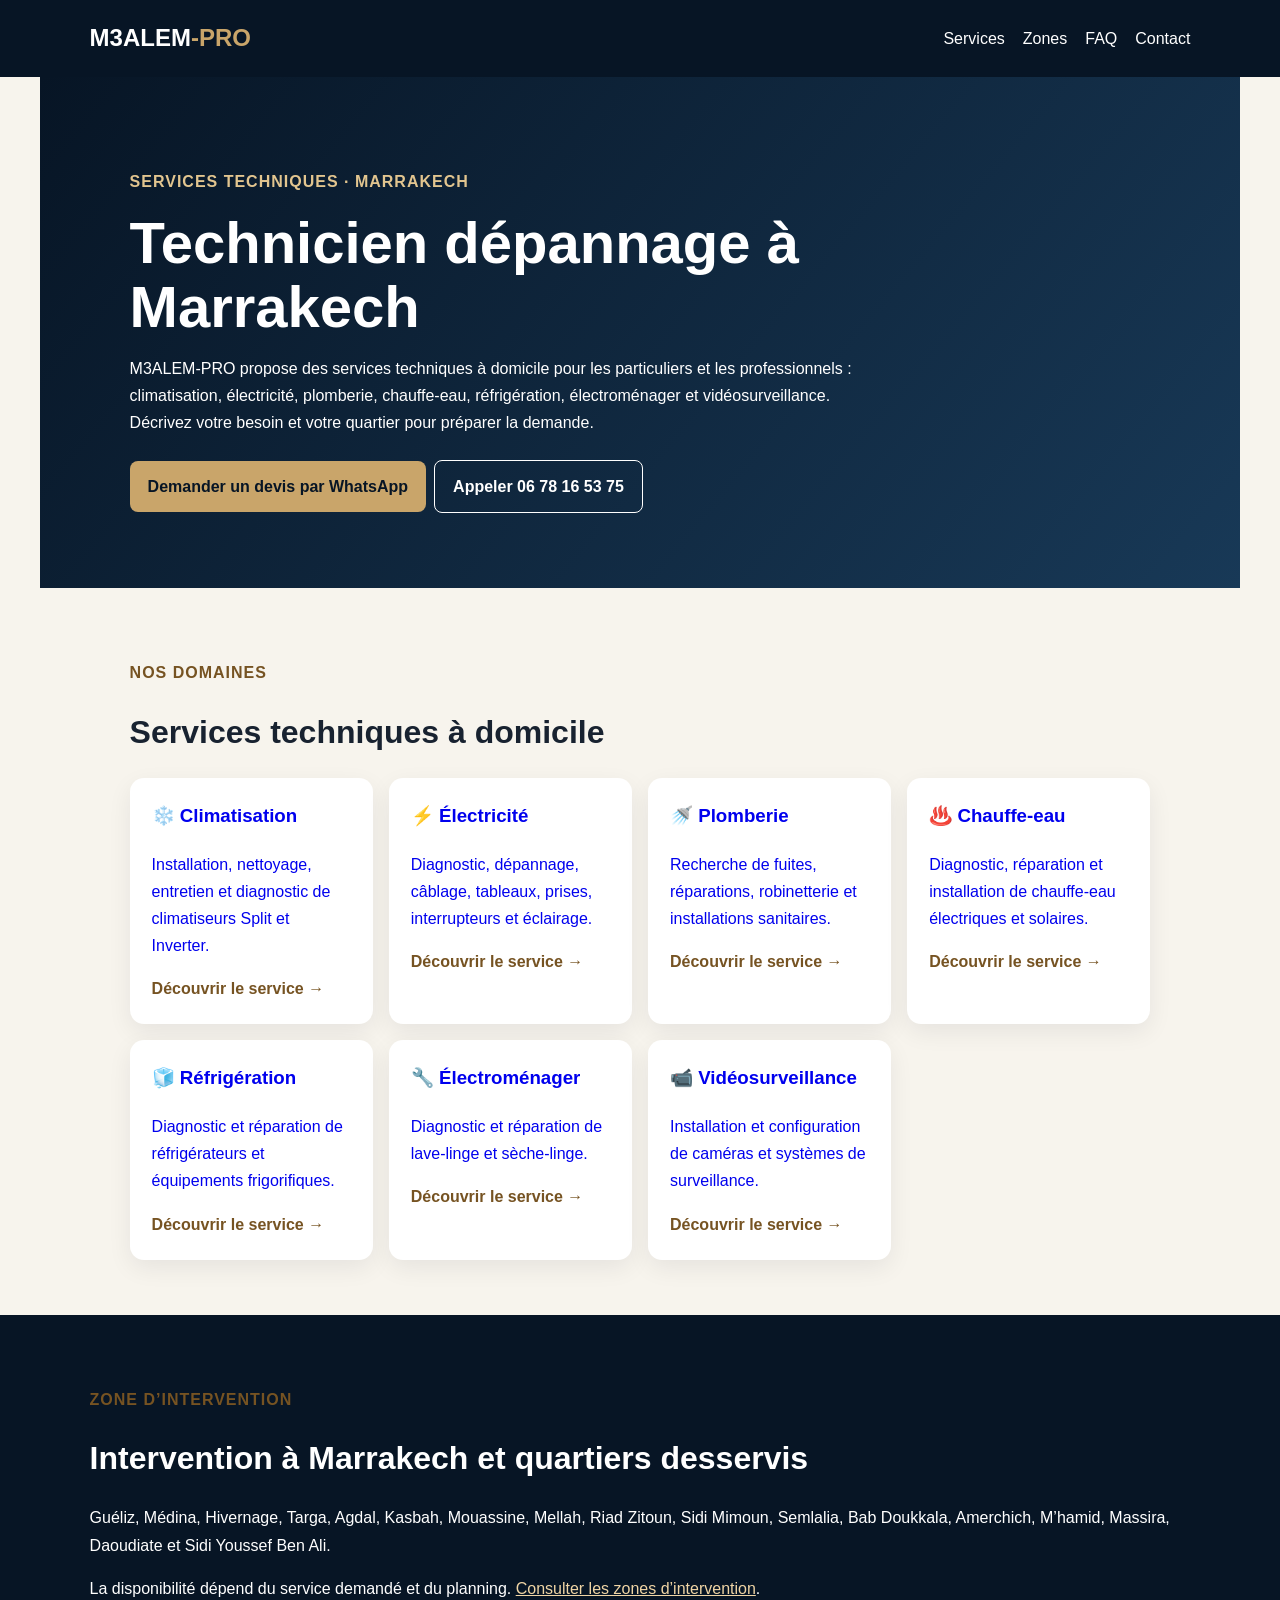
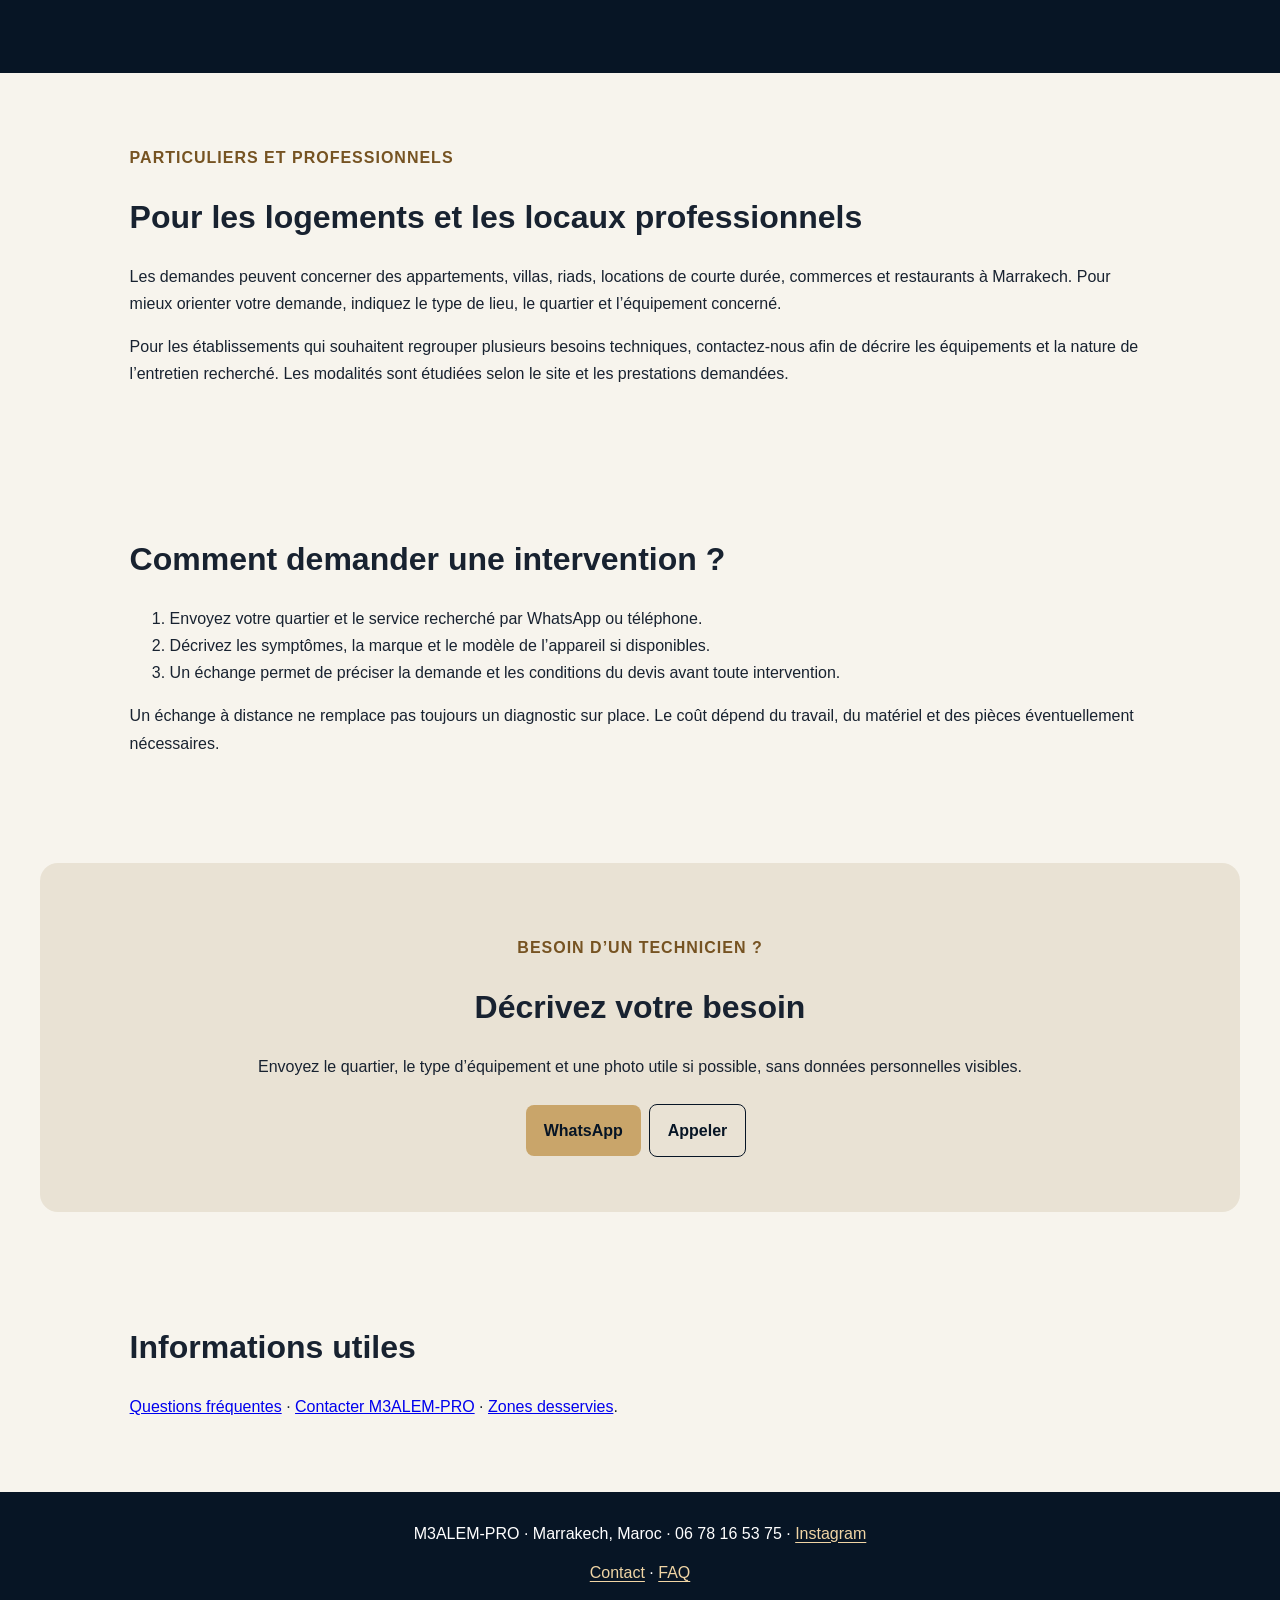
==== commit d749294a: "SEO: add breadcrumb structured data and remove unavailable legal page links" ====
--- a/index.html
+++ b/index.html
@@ -2,7 +2,7 @@
 <html lang="fr">
 <head>
 <meta charset="utf-8"><meta name="viewport" content="width=device-width,initial-scale=1">
-<title>Technicien dépannage à Marrakech : clim, électricité, plomberie</title>
+<title>Technicien dépannage Marrakech : clim, électricité, plomberie</title>
 <meta name="description" content="Dépannage et installation à domicile à Marrakech : climatisation, électricité, plomberie, chauffe-eau, électroménager. Devis par WhatsApp.">
 <meta name="robots" content="index,follow"><meta name="theme-color" content="#071525">
 <link rel="canonical" href="https://samani12.github.io/m3alem-pro-site/"><link rel="stylesheet" href="style.css"><link rel="icon" href="favicon.svg" type="image/svg+xml">
@@ -29,5 +29,5 @@
 <section><h2>Comment demander une intervention ?</h2><ol><li>Envoyez votre quartier et le service recherché par WhatsApp ou téléphone.</li><li>Décrivez les symptômes, la marque et le modèle de l’appareil si disponibles.</li><li>Un échange permet de préciser la demande et les conditions du devis avant toute intervention.</li></ol><p>Un échange à distance ne remplace pas toujours un diagnostic sur place. Le coût dépend du travail, du matériel et des pièces éventuellement nécessaires.</p></section>
 <section class="contact" id="contact"><p class="eyebrow">Besoin d’un technicien ?</p><h2>Décrivez votre besoin</h2><p>Envoyez le quartier, le type d’équipement et une photo utile si possible, sans données personnelles visibles.</p><a class="btn" href="https://wa.me/212678165375?text=Bonjour%20M3ALEM-PRO%2C%20mon%20quartier%20est%20...%20et%20j'ai%20besoin%20de%20...">WhatsApp</a><a class="btn secondary" href="tel:+212678165375">Appeler</a></section>
 <section><h2>Informations utiles</h2><p><a href="faq.html">Questions fréquentes</a> · <a href="contact.html">Contacter M3ALEM-PRO</a> · <a href="zones-intervention-marrakech.html">Zones desservies</a>.</p></section>
-</main><footer>M3ALEM-PRO · Marrakech, Maroc · 06 78 16 53 75 · <a href="https://www.instagram.com/m3alem_pro">Instagram</a><p class="related-links"><a href="contact.html">Contact</a> · <a href="faq.html">FAQ</a> · <a href="mentions-legales.html">Mentions légales</a></p></footer>
+</main><footer>M3ALEM-PRO · Marrakech, Maroc · 06 78 16 53 75 · <a href="https://www.instagram.com/m3alem_pro">Instagram</a><p class="related-links"><a href="contact.html">Contact</a> · <a href="faq.html">FAQ</a></p></footer>
 <div class="mobile-contact" aria-label="Contact rapide"><a class="mobile-wa" href="https://wa.me/212678165375">WhatsApp</a><a class="mobile-call" href="tel:+212678165375">Appeler</a></div></body></html>
--- a/style.css
+++ b/style.css
@@ -1,5 +1 @@
-:root{--navy:#071525;--gold:#c9a56a;--ivory:#f7f4ed;--ink:#182230;--gold-ink:#765322;--gold-light:#f0d5a5}*{box-sizing:border-box}html{scroll-behavior:smooth}body{margin:0;font:16px/1.7 Arial,sans-serif;color:var(--ink);background:var(--ivory)}header{background:var(--navy);padding:18px 7%;display:flex;justify-content:space-between;align-items:center;gap:20px}.brand{font-size:24px;font-weight:800;color:#fff;text-decoration:none;white-space:nowrap}.brand span{color:var(--gold)}nav{display:flex;flex-wrap:wrap;gap:8px 18px}nav a{color:#fff;text-decoration:none}nav a:hover,nav a:focus-visible{color:#f0d5a5}.hero{padding:75px 7%;background:linear-gradient(130deg,#071525,#183957);color:#fff}.hero h1{font-size:clamp(36px,6vw,58px);line-height:1.1;max-width:850px;margin:12px 0}.hero p{max-width:760px}.eyebrow{color:var(--gold-ink);font-weight:800;letter-spacing:1px;text-transform:uppercase}.hero .eyebrow{color:#e2c58f}section{padding:55px 7%;max-width:1200px;margin:auto}h2{font-size:32px;line-height:1.2}.grid{display:grid;grid-template-columns:repeat(auto-fit,minmax(230px,1fr));gap:16px}.card{display:block;background:#fff;padding:22px;border-radius:14px;text-decoration:none;box-shadow:0 8px 25px #07152512}.card h3{margin-top:0}.card span{color:#765322;font-weight:bold}.btn{display:inline-block;background:var(--gold);color:var(--navy);font-weight:bold;text-decoration:none;padding:12px 18px;border-radius:8px;margin:8px 8px 0 0}.btn.secondary{background:transparent;color:#fff;border:1px solid #fff}.dark{background:var(--navy);color:#fff;max-width:none}.dark h2{max-width:800px}.contact{text-align:center;background:#e9e2d4;border-radius:18px;margin:35px auto}.contact .secondary{color:var(--navy);border-color:var(--navy)}footer{text-align:center;background:var(--navy);color:#fff;padding:28px 12px}footer a,.related-links a{color:var(--gold-light);text-decoration:underline;text-underline-offset:3px}.related-links{text-align:center;margin:0 7% 22px}.skip-link{position:absolute;left:-10000px;top:8px;z-index:1000;background:#fff;color:var(--navy);padding:12px 16px;border-radius:6px}.skip-link:focus{left:8px}a:focus-visible{outline:3px solid #1769c2;outline-offset:3px;border-radius:3px}a{overflow-wrap:anywhere}@media(max-width:650px){header{align-items:flex-start;flex-direction:column}nav{gap:6px 14px}.hero{padding:55px 7%}section{padding:42px 7%}.hero .btn{display:block;width:100%;text-align:center;margin:12px 0 0}h2{font-size:28px}}@media(prefers-reduced-motion:reduce){html{scroll-behavior:auto}}
-
-/* Conversion mobile: accès permanent aux deux canaux de contact */
-.mobile-contact{display:none}
-@media(max-width:650px){body{padding-bottom:68px}.mobile-contact{position:fixed;z-index:999;left:0;right:0;bottom:0;display:grid;grid-template-columns:1fr 1fr;gap:10px;padding:10px 12px calc(10px + env(safe-area-inset-bottom));background:#071525;box-shadow:0 -6px 22px #07152530}.mobile-contact a{display:flex;align-items:center;justify-content:center;min-height:46px;border-radius:8px;text-decoration:none;font-weight:700}.mobile-contact .mobile-wa{background:#c9a56a;color:#071525}.mobile-contact .mobile-call{border:1px solid #f0d5a5;color:#fff}}
+:root{--navy:#071525;--gold:#c9a56a;--ivory:#f7f4ed;--ink:#182230;--gold-ink:#765322;--gold-light:#f0d5a5}*{box-sizing:border-box}html{scroll-behavior:smooth}body{margin:0;font:16px/1.7 Arial,sans-serif;color:var(--ink);background:var(--ivory)}header{background:var(--navy);padding:18px 7%;display:flex;justify-content:space-between;align-items:center;gap:20px}.brand{font-size:24px;font-weight:800;color:#fff;text-decoration:none;white-space:nowrap}.brand span{color:var(--gold)}nav{display:flex;flex-wrap:wrap;gap:8px 18px}header nav a{color:#fff;text-decoration:none}header nav a:hover,header nav a:focus-visible{color:#f0d5a5}.hero{padding:75px 7%;background:linear-gradient(130deg,#071525,#183957);color:#fff}.hero h1{font-size:clamp(36px,6vw,58px);line-height:1.1;max-width:850px;margin:12px 0}.hero p{max-width:760px}.eyebrow{color:var(--gold-ink);font-weight:800;letter-spacing:1px;text-transform:uppercase}.hero .eyebrow{color:#e2c58f}section{padding:55px 7%;max-width:1200px;margin:auto}h2{font-size:32px;line-height:1.2}.grid{display:grid;grid-template-columns:repeat(auto-fit,minmax(230px,1fr));gap:16px}.card{display:block;background:#fff;padding:22px;border-radius:14px;text-decoration:none;box-shadow:0 8px 25px #07152512}.card h3{margin-top:0}.card span{color:#765322;font-weight:bold}.btn{display:inline-block;background:var(--gold);color:var(--navy);font-weight:bold;text-decoration:none;padding:12px 18px;border-radius:8px;margin:8px 8px 0 0}.btn.secondary{background:transparent;color:#fff;border:1px solid #fff}.dark{background:var(--navy);color:#fff;max-width:none}.dark h2{max-width:800px}.dark a{color:var(--gold-light)}.contact{text-align:center;background:#e9e2d4;border-radius:18px;margin:35px auto}.contact .secondary{color:var(--navy);border-color:var(--navy)}footer{text-align:center;background:var(--navy);color:#fff;padding:28px 12px}footer a,.related-links a{color:var(--gold-light);text-decoration:underline;text-underline-offset:3px}.related-links{text-align:center;margin:12px 7% 0}.skip-link{position:absolute;left:-10000px;top:8px;z-index:1000;background:#fff;color:var(--navy);padding:12px 16px;border-radius:6px}.skip-link:focus{left:8px}a:focus-visible{outline:3px solid #1769c2;outline-offset:3px;border-radius:3px}a{overflow-wrap:anywhere}.breadcrumbs{max-width:1200px;margin:0 auto;padding:18px 7% 0;font-size:14px}.breadcrumbs a{color:#765322}@media(max-width:650px){header{align-items:flex-start;flex-direction:column}header nav{gap:6px 14px}.hero{padding:55px 7%}section{padding:42px 7%}.hero .btn{display:block;width:100%;text-align:center;margin:12px 0 0}h2{font-size:28px}}@media(prefers-reduced-motion:reduce){html{scroll-behavior:auto}}.mobile-contact{display:none}@media(max-width:650px){body{padding-bottom:68px}.mobile-contact{position:fixed;z-index:999;left:0;right:0;bottom:0;display:grid;grid-template-columns:1fr 1fr;gap:10px;padding:10px 12px calc(10px + env(safe-area-inset-bottom));background:#071525;box-shadow:0 -6px 22px #07152530}.mobile-contact a{display:flex;align-items:center;justify-content:center;min-height:46px;border-radius:8px;text-decoration:none;font-weight:700}.mobile-contact .mobile-wa{background:#c9a56a;color:#071525}.mobile-contact .mobile-call{border:1px solid #f0d5a5;color:#fff}}
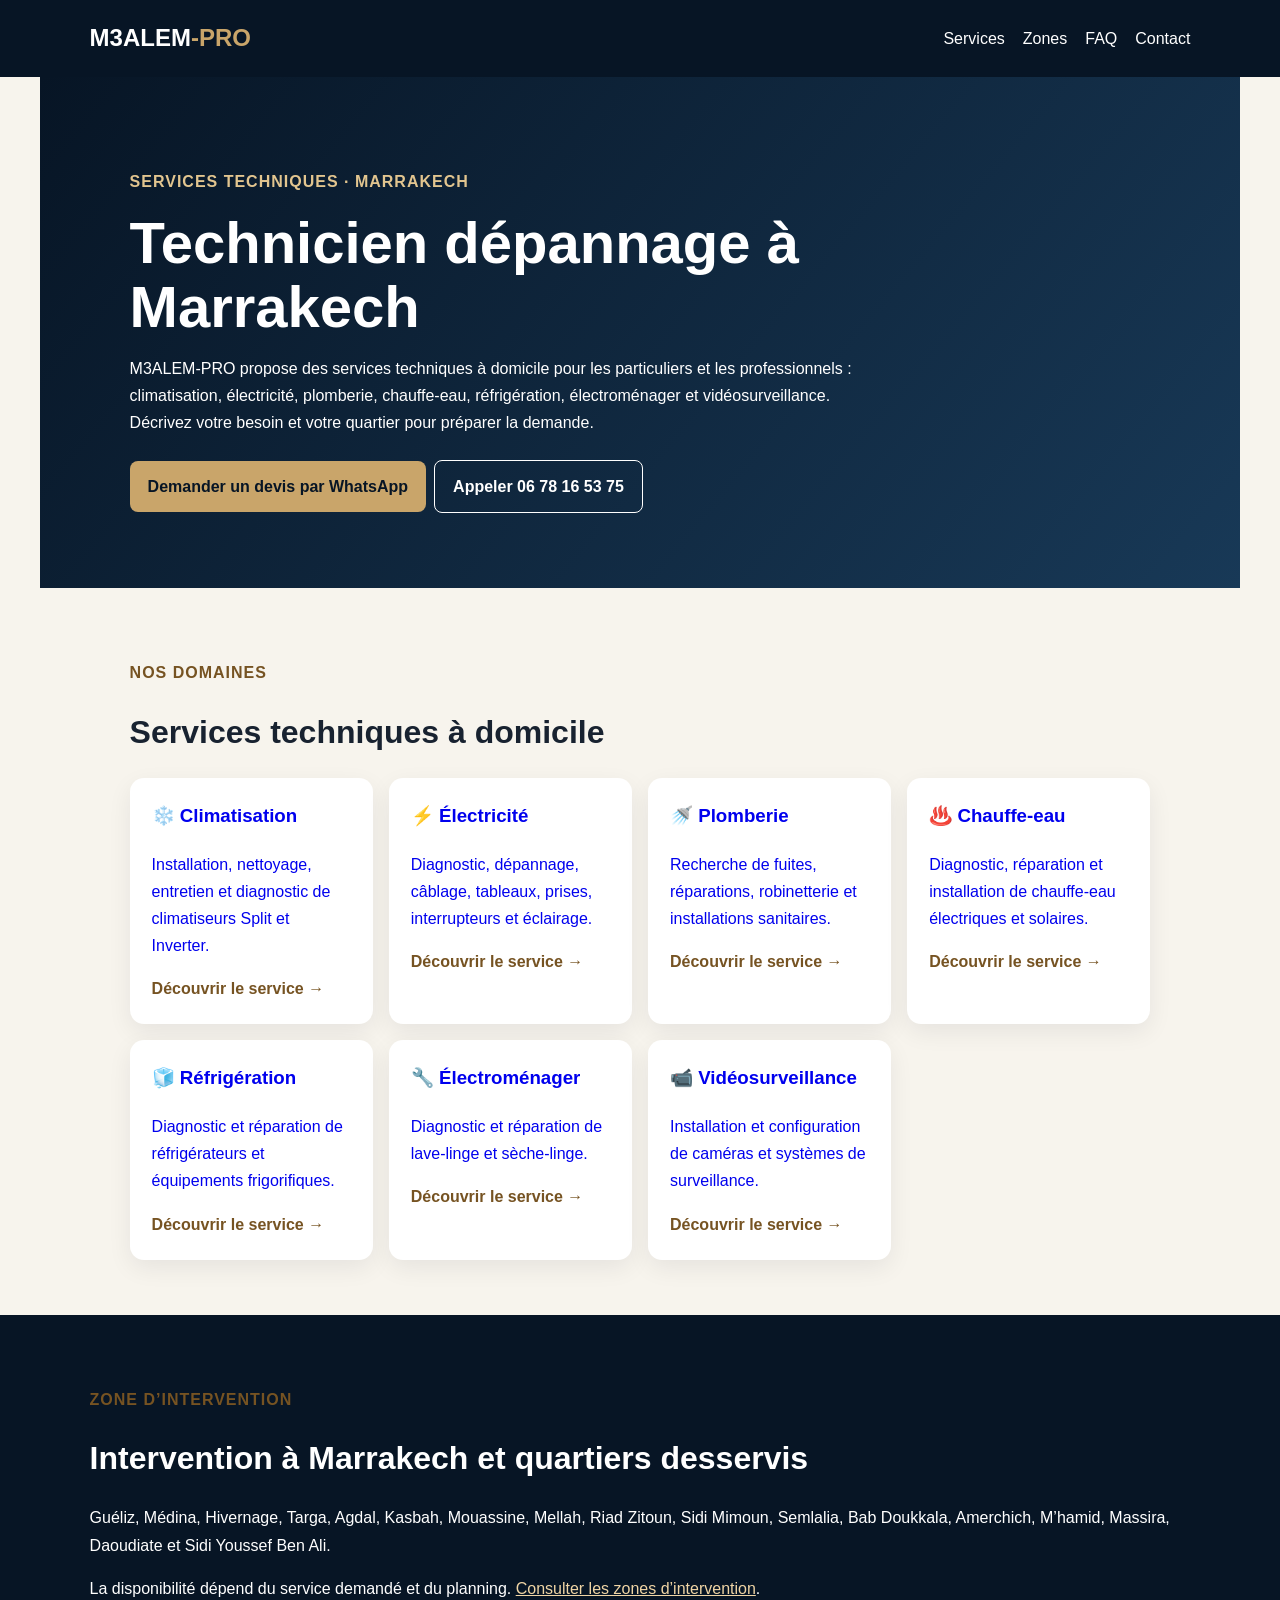
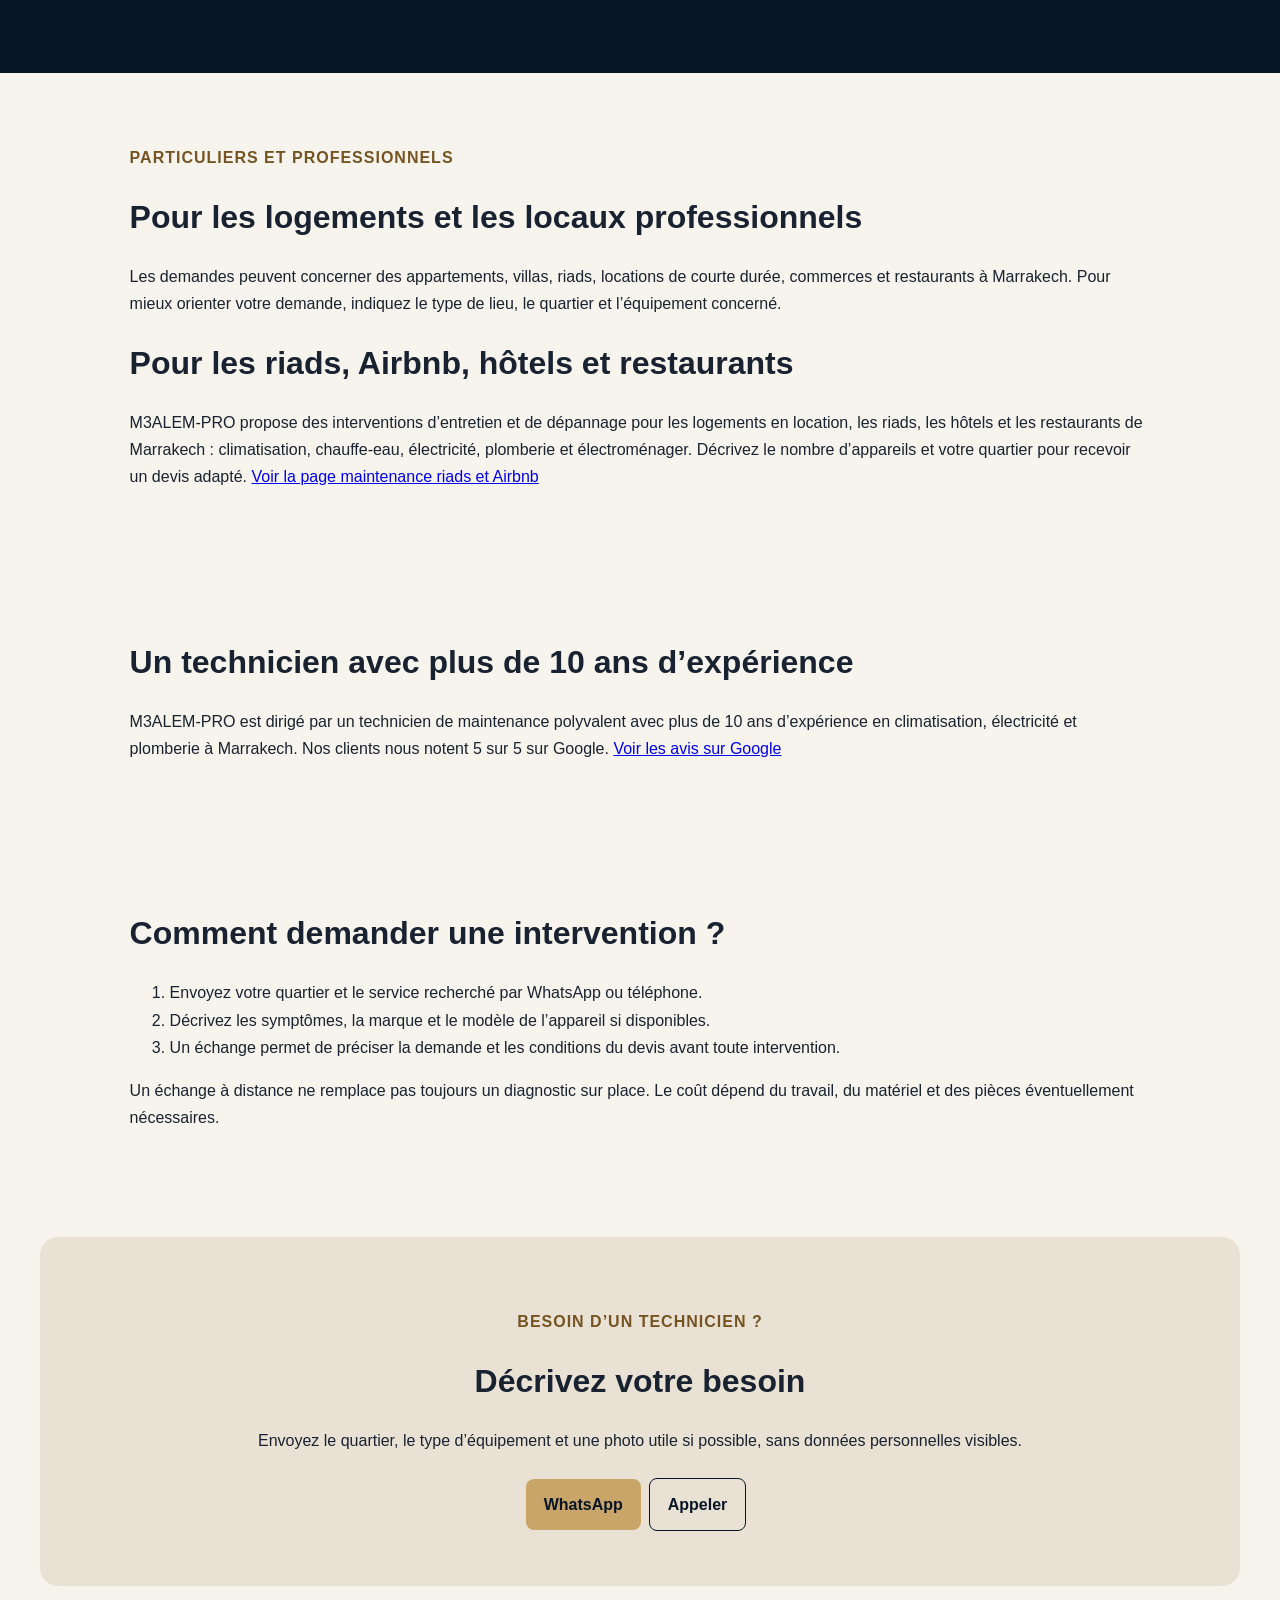
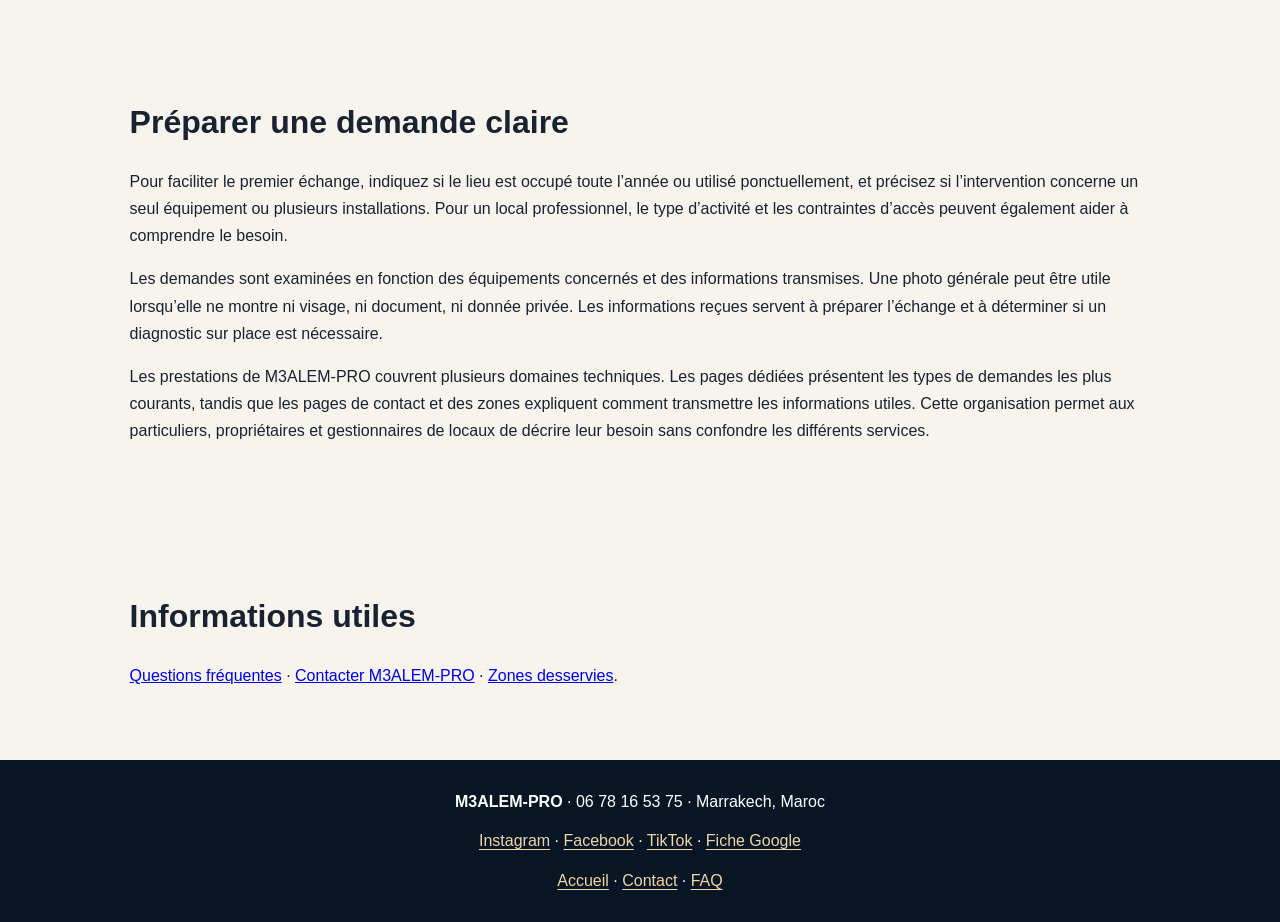
==== commit b2110030: "Apply site-wide SEO and footer corrections" ====
--- a/index.html
+++ b/index.html
@@ -8,11 +8,11 @@
 <link rel="canonical" href="https://samani12.github.io/m3alem-pro-site/"><link rel="stylesheet" href="style.css"><link rel="icon" href="favicon.svg" type="image/svg+xml">
 <meta property="og:site_name" content="M3ALEM-PRO"><meta property="og:locale" content="fr_MA"><meta property="og:type" content="website"><meta property="og:title" content="Technicien dépannage à Marrakech | M3ALEM-PRO"><meta property="og:description" content="Dépannage et installation à domicile à Marrakech : climatisation, électricité, plomberie et équipements."><meta property="og:url" content="https://samani12.github.io/m3alem-pro-site/"><meta name="twitter:card" content="summary">
 <script type="application/ld+json">
-{"@context":"https://schema.org","@type":"LocalBusiness","@id":"https://samani12.github.io/m3alem-pro-site/#business","name":"M3ALEM-PRO","url":"https://samani12.github.io/m3alem-pro-site/","telephone":"+212678165375","description":"Services techniques à domicile à Marrakech : climatisation, électricité, plomberie, chauffe-eau, réfrigération, électroménager et vidéosurveillance.","areaServed":{"@type":"City","name":"Marrakech"},"sameAs":["https://www.instagram.com/m3alem_pro","https://maps.google.com/maps?cid=15014610896810888181"],"hasOfferCatalog":{"@type":"OfferCatalog","name":"Services techniques à Marrakech","itemListElement":[{"@type":"OfferCatalog","name":"Climatisation","url":"https://samani12.github.io/m3alem-pro-site/climatisation-marrakech.html"},{"@type":"OfferCatalog","name":"Électricité","url":"https://samani12.github.io/m3alem-pro-site/electricien-marrakech.html"},{"@type":"OfferCatalog","name":"Plomberie","url":"https://samani12.github.io/m3alem-pro-site/plombier-marrakech.html"},{"@type":"OfferCatalog","name":"Chauffe-eau","url":"https://samani12.github.io/m3alem-pro-site/chauffe-eau-marrakech.html"},{"@type":"OfferCatalog","name":"Réfrigération","url":"https://samani12.github.io/m3alem-pro-site/refrigeration-marrakech.html"},{"@type":"OfferCatalog","name":"Électroménager","url":"https://samani12.github.io/m3alem-pro-site/electromenager-marrakech.html"},{"@type":"OfferCatalog","name":"Vidéosurveillance","url":"https://samani12.github.io/m3alem-pro-site/videosurveillance-marrakech.html"}]},"knowsAbout":["Climatisation","Électricité","Plomberie","Chauffe-eau","Réfrigération","Électroménager","Vidéosurveillance"]}
+{"@context":"https://schema.org","@type":"LocalBusiness","@id":"https://samani12.github.io/m3alem-pro-site/#business","name":"M3ALEM-PRO","url":"https://samani12.github.io/m3alem-pro-site/","telephone":"+212678165375","description":"Services techniques à domicile à Marrakech : climatisation, électricité, plomberie, chauffe-eau, réfrigération, électroménager et vidéosurveillance.","areaServed":{"@type":"City","name":"Marrakech"},"sameAs":["https://www.instagram.com/m3alem_pro","https://www.facebook.com/M3alem.pro","https://www.tiktok.com/@samani_abdelkarim","https://maps.google.com/maps?cid=15014610896810888181"],"hasOfferCatalog":{"@type":"OfferCatalog","name":"Services techniques à Marrakech","itemListElement":[{"@type":"OfferCatalog","name":"Climatisation","url":"https://samani12.github.io/m3alem-pro-site/climatisation-marrakech.html"},{"@type":"OfferCatalog","name":"Électricité","url":"https://samani12.github.io/m3alem-pro-site/electricien-marrakech.html"},{"@type":"OfferCatalog","name":"Plomberie","url":"https://samani12.github.io/m3alem-pro-site/plombier-marrakech.html"},{"@type":"OfferCatalog","name":"Chauffe-eau","url":"https://samani12.github.io/m3alem-pro-site/chauffe-eau-marrakech.html"},{"@type":"OfferCatalog","name":"Réfrigération","url":"https://samani12.github.io/m3alem-pro-site/refrigeration-marrakech.html"},{"@type":"OfferCatalog","name":"Électroménager","url":"https://samani12.github.io/m3alem-pro-site/electromenager-marrakech.html"},{"@type":"OfferCatalog","name":"Vidéosurveillance","url":"https://samani12.github.io/m3alem-pro-site/videosurveillance-marrakech.html"}]},"knowsAbout":["Climatisation","Électricité","Plomberie","Chauffe-eau","Réfrigération","Électroménager","Vidéosurveillance"]}
 </script>
 </head>
 <body><a class="skip-link" href="#main">Passer au contenu</a>
-<header><a class="brand" href="index.html">M3ALEM<span>-PRO</span></a><nav aria-label="Navigation principale"><a href="#services">Services</a><a href="zones-intervention-marrakech.html">Zones</a><a href="faq.html">FAQ</a><a href="contact.html">Contact</a></nav></header>
+<header><a class="brand" href="/">M3ALEM<span>-PRO</span></a><nav aria-label="Navigation principale"><a href="#services">Services</a><a href="zones-intervention-marrakech.html">Zones</a><a href="faq.html">FAQ</a><a href="contact.html">Contact</a></nav></header>
 <main id="main">
 <section class="hero"><p class="eyebrow">Services techniques · Marrakech</p><h1>Technicien dépannage à Marrakech</h1><p>M3ALEM-PRO propose des services techniques à domicile pour les particuliers et les professionnels : climatisation, électricité, plomberie, chauffe-eau, réfrigération, électroménager et vidéosurveillance. Décrivez votre besoin et votre quartier pour préparer la demande.</p><a class="btn" aria-label="Contacter M3ALEM-PRO sur WhatsApp" href="https://wa.me/212678165375?text=Bonjour%20M3ALEM-PRO%2C%20je%20souhaite%20une%20intervention%20%C3%A0%20Marrakech.">Demander un devis par WhatsApp</a><a class="btn secondary" aria-label="Appeler M3ALEM-PRO au 06 78 16 53 75" href="tel:+212678165375">Appeler 06 78 16 53 75</a></section>
 <section id="services"><p class="eyebrow">Nos domaines</p><h2>Services techniques à domicile</h2><div class="grid">
@@ -25,9 +25,8 @@
 <a class="card" href="videosurveillance-marrakech.html"><h3>📹 Vidéosurveillance</h3><p>Installation et configuration de caméras et systèmes de surveillance.</p><span>Découvrir le service →</span></a>
 </div></section>
 <section id="zones" class="dark"><p class="eyebrow">Zone d’intervention</p><h2>Intervention à Marrakech et quartiers desservis</h2><p>Guéliz, Médina, Hivernage, Targa, Agdal, Kasbah, Mouassine, Mellah, Riad Zitoun, Sidi Mimoun, Semlalia, Bab Doukkala, Amerchich, M’hamid, Massira, Daoudiate et Sidi Youssef Ben Ali.</p><p>La disponibilité dépend du service demandé et du planning. <a href="zones-intervention-marrakech.html">Consulter les zones d’intervention</a>.</p></section>
-<section><p class="eyebrow">Particuliers et professionnels</p><h2>Pour les logements et les locaux professionnels</h2><p>Les demandes peuvent concerner des appartements, villas, riads, locations de courte durée, commerces et restaurants à Marrakech. Pour mieux orienter votre demande, indiquez le type de lieu, le quartier et l’équipement concerné.</p><p>Pour les établissements qui souhaitent regrouper plusieurs besoins techniques, contactez-nous afin de décrire les équipements et la nature de l’entretien recherché. Les modalités sont étudiées selon le site et les prestations demandées.</p></section>
-<section><h2>Comment demander une intervention ?</h2><ol><li>Envoyez votre quartier et le service recherché par WhatsApp ou téléphone.</li><li>Décrivez les symptômes, la marque et le modèle de l’appareil si disponibles.</li><li>Un échange permet de préciser la demande et les conditions du devis avant toute intervention.</li></ol><p>Un échange à distance ne remplace pas toujours un diagnostic sur place. Le coût dépend du travail, du matériel et des pièces éventuellement nécessaires.</p></section>
-<section class="contact" id="contact"><p class="eyebrow">Besoin d’un technicien ?</p><h2>Décrivez votre besoin</h2><p>Envoyez le quartier, le type d’équipement et une photo utile si possible, sans données personnelles visibles.</p><a class="btn" href="https://wa.me/212678165375?text=Bonjour%20M3ALEM-PRO%2C%20mon%20quartier%20est%20...%20et%20j'ai%20besoin%20de%20...">WhatsApp</a><a class="btn secondary" href="tel:+212678165375">Appeler</a></section>
-<section><h2>Informations utiles</h2><p><a href="faq.html">Questions fréquentes</a> · <a href="contact.html">Contacter M3ALEM-PRO</a> · <a href="zones-intervention-marrakech.html">Zones desservies</a>.</p></section>
-</main><footer>M3ALEM-PRO · Marrakech, Maroc · 06 78 16 53 75 · <a href="https://www.instagram.com/m3alem_pro">Instagram</a><p class="related-links"><a href="contact.html">Contact</a> · <a href="faq.html">FAQ</a></p></footer>
+<section><p class="eyebrow">Particuliers et professionnels</p><h2>Pour les logements et les locaux professionnels</h2><p>Les demandes peuvent concerner des appartements, villas, riads, locations de courte durée, commerces et restaurants à Marrakech. Pour mieux orienter votre demande, indiquez le type de lieu, le quartier et l’équipement concerné.</p><h2>Pour les riads, Airbnb, hôtels et restaurants</h2><p>M3ALEM-PRO propose des interventions d’entretien et de dépannage pour les logements en location, les riads, les hôtels et les restaurants de Marrakech : climatisation, chauffe-eau, électricité, plomberie et électroménager. Décrivez le nombre d’appareils et votre quartier pour recevoir un devis adapté. <a href="entretien-riads-airbnb-marrakech.html">Voir la page maintenance riads et Airbnb</a></p></section>
+<section><h2>Un technicien avec plus de 10 ans d’expérience</h2><p>M3ALEM-PRO est dirigé par un technicien de maintenance polyvalent avec plus de 10 ans d’expérience en climatisation, électricité et plomberie à Marrakech. Nos clients nous notent 5 sur 5 sur Google. <a href="https://maps.google.com/maps?cid=15014610896810888181">Voir les avis sur Google</a></p></section><section><h2>Comment demander une intervention ?</h2><ol><li>Envoyez votre quartier et le service recherché par WhatsApp ou téléphone.</li><li>Décrivez les symptômes, la marque et le modèle de l’appareil si disponibles.</li><li>Un échange permet de préciser la demande et les conditions du devis avant toute intervention.</li></ol><p>Un échange à distance ne remplace pas toujours un diagnostic sur place. Le coût dépend du travail, du matériel et des pièces éventuellement nécessaires.</p></section>
+<section class="contact" id="contact"><p class="eyebrow">Besoin d’un technicien ?</p><h2>Décrivez votre besoin</h2><p>Envoyez le quartier, le type d’équipement et une photo utile si possible, sans données personnelles visibles.</p><a class="btn" href="https://wa.me/212678165375?text=Bonjour%20M3ALEM-PRO%2C%20mon%20quartier%20est%20...%20et%20j'ai%20besoin%20de%20...">WhatsApp</a><a class="btn secondary" href="tel:+212678165375">Appeler</a></section><section><h2>Préparer une demande claire</h2><p>Pour faciliter le premier échange, indiquez si le lieu est occupé toute l’année ou utilisé ponctuellement, et précisez si l’intervention concerne un seul équipement ou plusieurs installations. Pour un local professionnel, le type d’activité et les contraintes d’accès peuvent également aider à comprendre le besoin.</p><p>Les demandes sont examinées en fonction des équipements concernés et des informations transmises. Une photo générale peut être utile lorsqu’elle ne montre ni visage, ni document, ni donnée privée. Les informations reçues servent à préparer l’échange et à déterminer si un diagnostic sur place est nécessaire.</p><p>Les prestations de M3ALEM-PRO couvrent plusieurs domaines techniques. Les pages dédiées présentent les types de demandes les plus courants, tandis que les pages de contact et des zones expliquent comment transmettre les informations utiles. Cette organisation permet aux particuliers, propriétaires et gestionnaires de locaux de décrire leur besoin sans confondre les différents services.</p></section><section><h2>Informations utiles</h2><p><a href="faq.html">Questions fréquentes</a> · <a href="contact.html">Contacter M3ALEM-PRO</a> · <a href="zones-intervention-marrakech.html">Zones desservies</a>.</p></section>
+</main><footer><strong>M3ALEM-PRO</strong> · 06 78 16 53 75 · Marrakech, Maroc<p class="related-links"><a href="https://www.instagram.com/m3alem_pro" rel="noopener">Instagram</a> · <a href="https://www.facebook.com/M3alem.pro" rel="noopener">Facebook</a> · <a href="https://www.tiktok.com/@samani_abdelkarim" rel="noopener">TikTok</a> · <a href="https://maps.google.com/maps?cid=15014610896810888181" rel="noopener">Fiche Google</a></p><p class="related-links"><a href="/">Accueil</a> · <a href="contact.html">Contact</a> · <a href="faq.html">FAQ</a></p></footer>
 <div class="mobile-contact" aria-label="Contact rapide"><a class="mobile-wa" href="https://wa.me/212678165375">WhatsApp</a><a class="mobile-call" href="tel:+212678165375">Appeler</a></div></body></html>
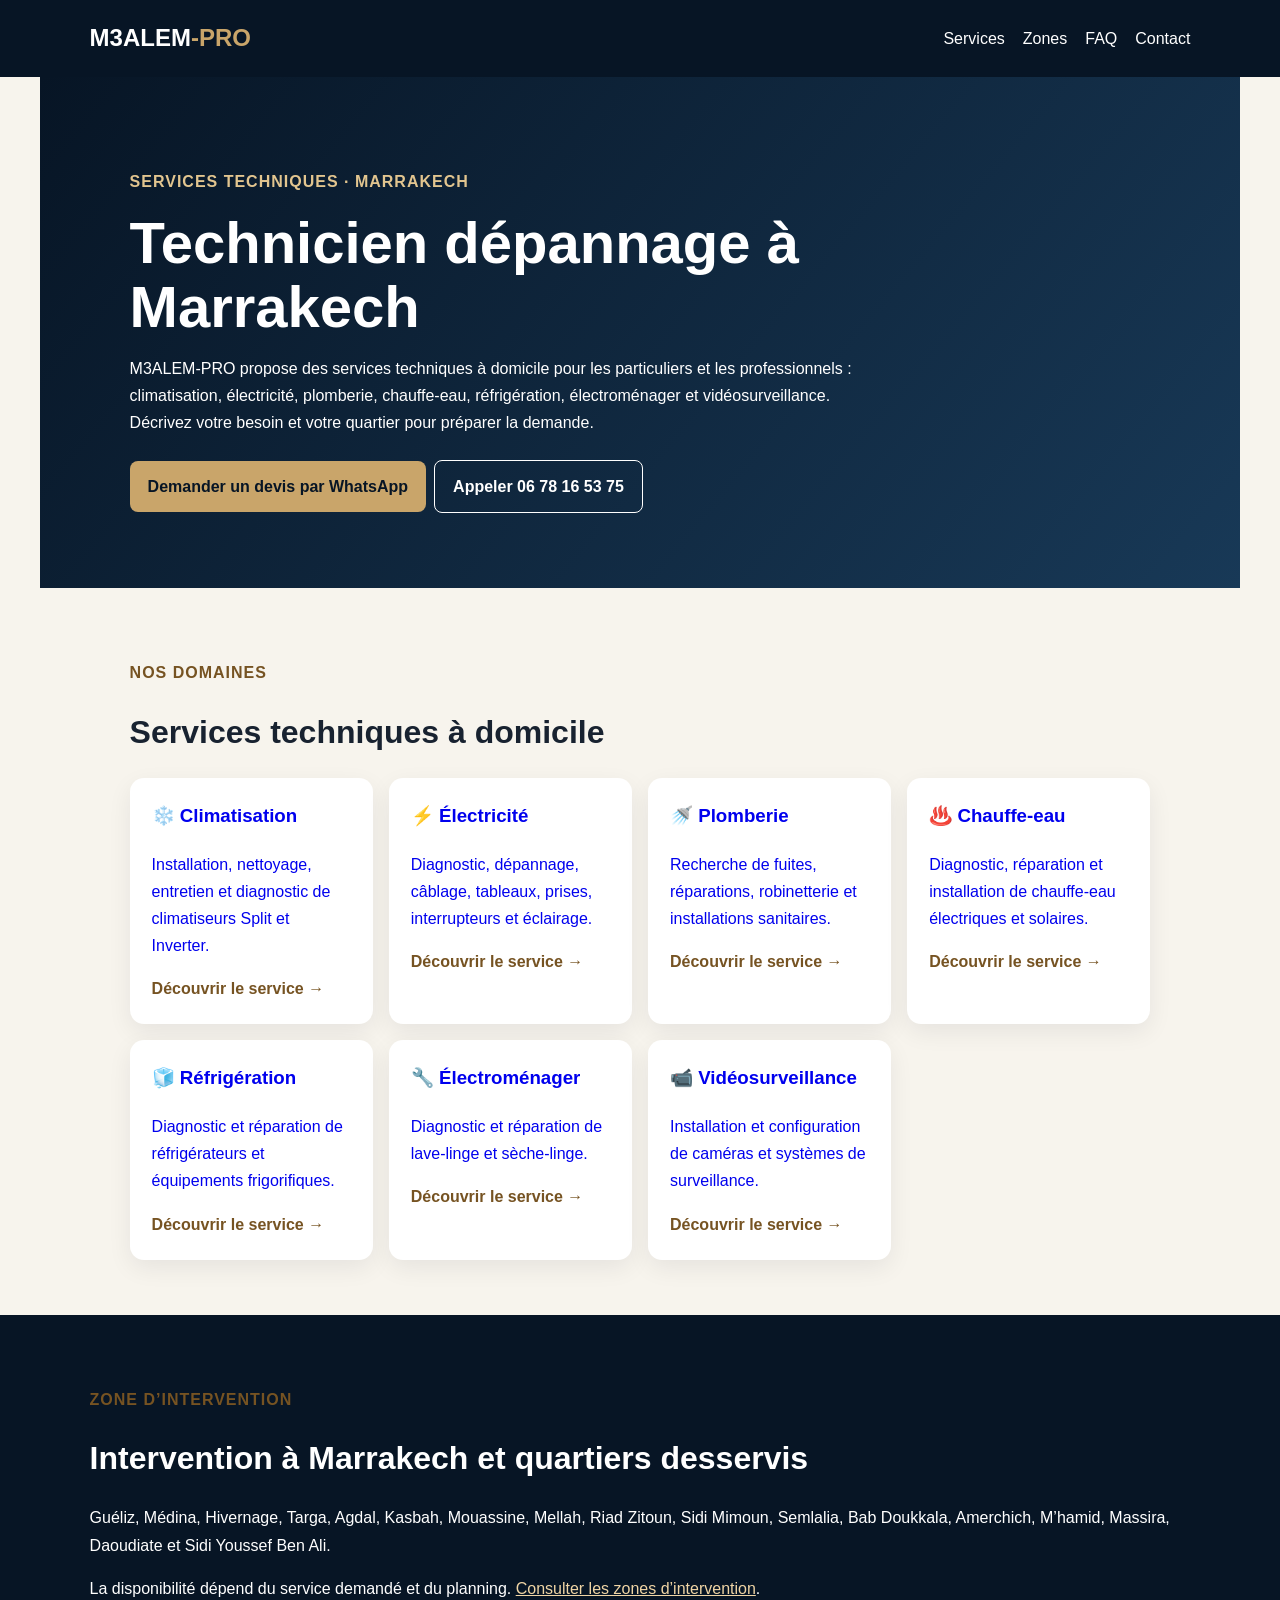
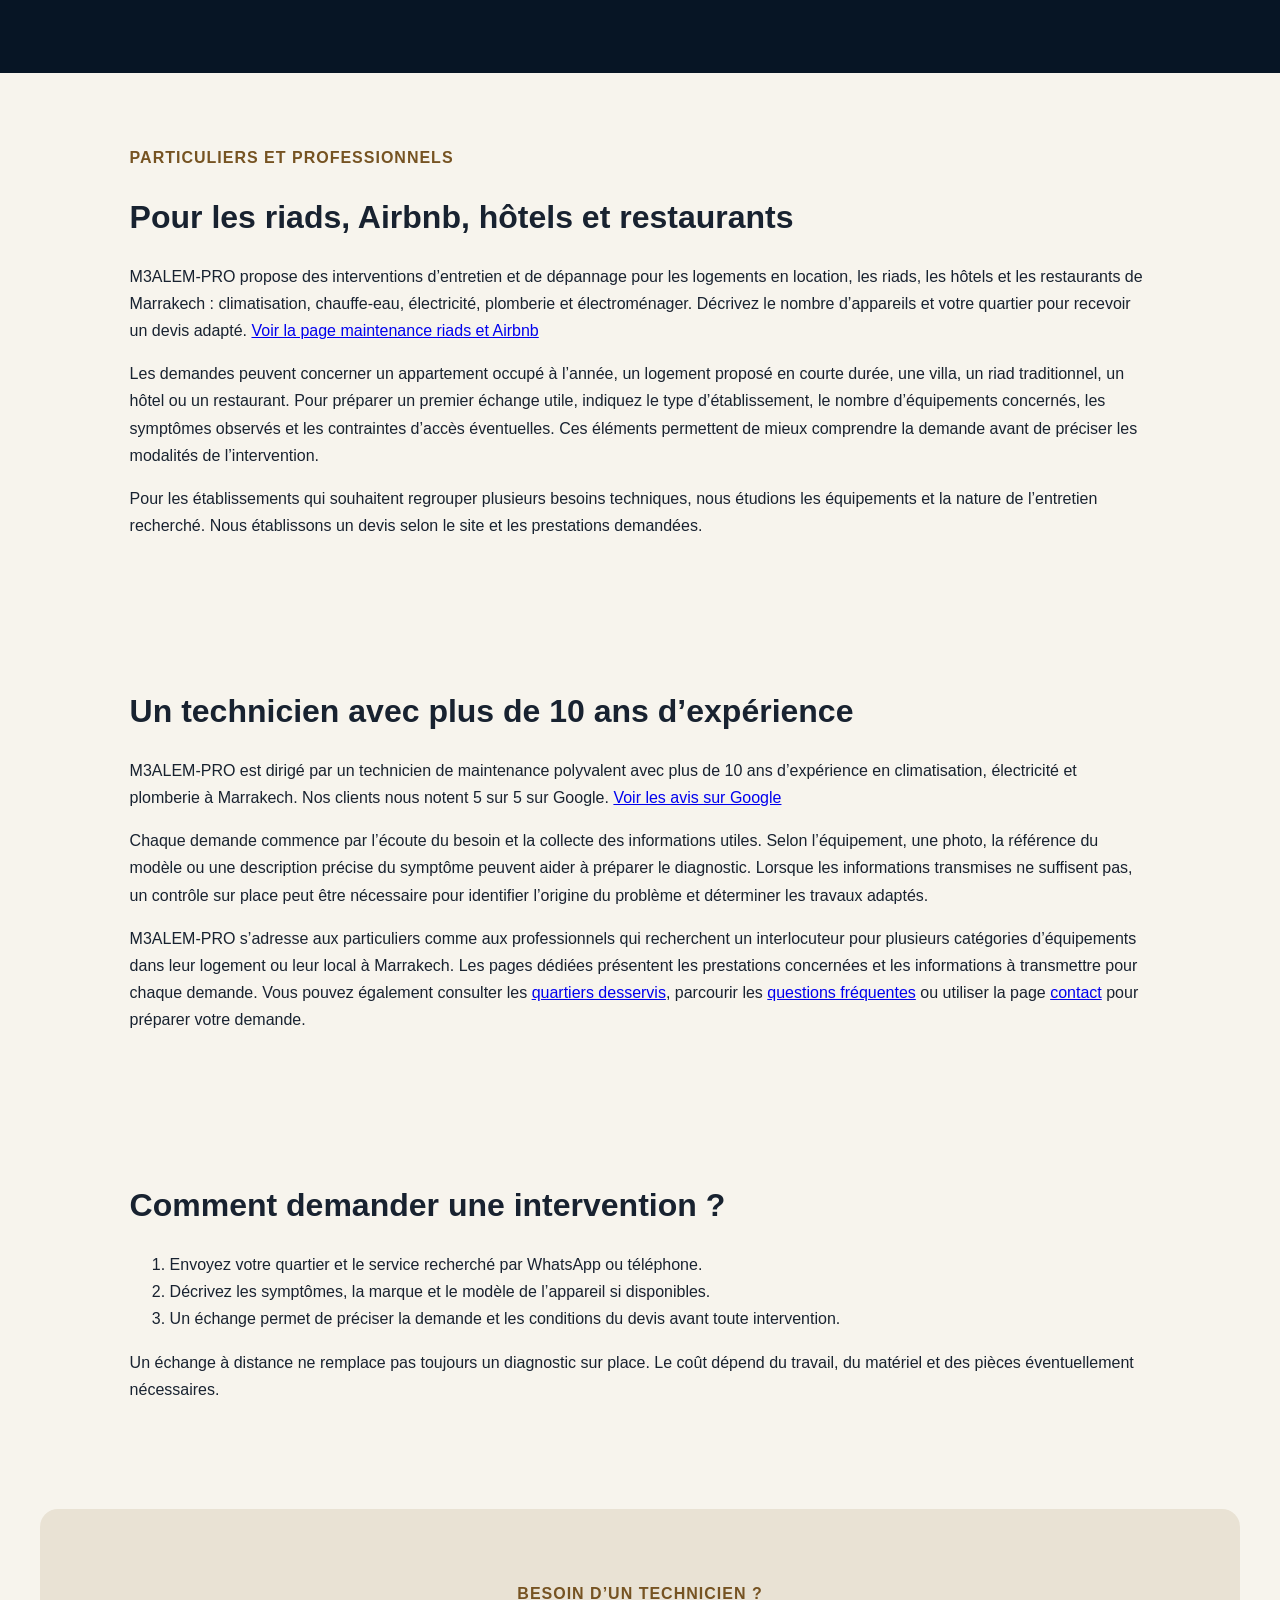
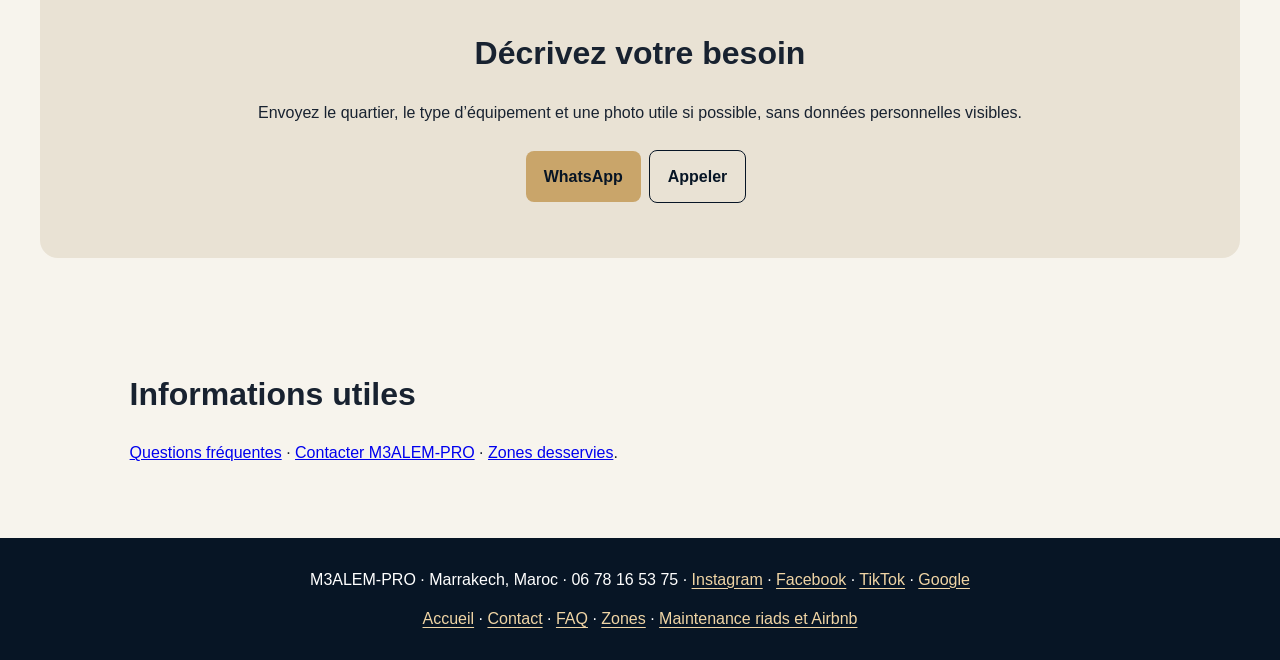
==== commit a8772148: "Apply shared SEO, footer and navigation corrections" ====
--- a/index.html
+++ b/index.html
@@ -7,9 +7,7 @@
 <meta name="robots" content="index,follow"><meta name="theme-color" content="#071525">
 <link rel="canonical" href="https://samani12.github.io/m3alem-pro-site/"><link rel="stylesheet" href="style.css"><link rel="icon" href="favicon.svg" type="image/svg+xml">
 <meta property="og:site_name" content="M3ALEM-PRO"><meta property="og:locale" content="fr_MA"><meta property="og:type" content="website"><meta property="og:title" content="Technicien dépannage à Marrakech | M3ALEM-PRO"><meta property="og:description" content="Dépannage et installation à domicile à Marrakech : climatisation, électricité, plomberie et équipements."><meta property="og:url" content="https://samani12.github.io/m3alem-pro-site/"><meta name="twitter:card" content="summary">
-<script type="application/ld+json">
-{"@context":"https://schema.org","@type":"LocalBusiness","@id":"https://samani12.github.io/m3alem-pro-site/#business","name":"M3ALEM-PRO","url":"https://samani12.github.io/m3alem-pro-site/","telephone":"+212678165375","description":"Services techniques à domicile à Marrakech : climatisation, électricité, plomberie, chauffe-eau, réfrigération, électroménager et vidéosurveillance.","areaServed":{"@type":"City","name":"Marrakech"},"sameAs":["https://www.instagram.com/m3alem_pro","https://www.facebook.com/M3alem.pro","https://www.tiktok.com/@samani_abdelkarim","https://maps.google.com/maps?cid=15014610896810888181"],"hasOfferCatalog":{"@type":"OfferCatalog","name":"Services techniques à Marrakech","itemListElement":[{"@type":"OfferCatalog","name":"Climatisation","url":"https://samani12.github.io/m3alem-pro-site/climatisation-marrakech.html"},{"@type":"OfferCatalog","name":"Électricité","url":"https://samani12.github.io/m3alem-pro-site/electricien-marrakech.html"},{"@type":"OfferCatalog","name":"Plomberie","url":"https://samani12.github.io/m3alem-pro-site/plombier-marrakech.html"},{"@type":"OfferCatalog","name":"Chauffe-eau","url":"https://samani12.github.io/m3alem-pro-site/chauffe-eau-marrakech.html"},{"@type":"OfferCatalog","name":"Réfrigération","url":"https://samani12.github.io/m3alem-pro-site/refrigeration-marrakech.html"},{"@type":"OfferCatalog","name":"Électroménager","url":"https://samani12.github.io/m3alem-pro-site/electromenager-marrakech.html"},{"@type":"OfferCatalog","name":"Vidéosurveillance","url":"https://samani12.github.io/m3alem-pro-site/videosurveillance-marrakech.html"}]},"knowsAbout":["Climatisation","Électricité","Plomberie","Chauffe-eau","Réfrigération","Électroménager","Vidéosurveillance"]}
-</script>
+<script type="application/ld+json">{"@context":"https://schema.org","@type":"LocalBusiness","@id":"https://samani12.github.io/m3alem-pro-site/#business","name":"M3ALEM-PRO","url":"https://samani12.github.io/m3alem-pro-site/","telephone":"+212678165375","description":"Services techniques à domicile à Marrakech : climatisation, électricité, plomberie, chauffe-eau, réfrigération, électroménager et vidéosurveillance.","areaServed":{"@type":"City","name":"Marrakech"},"sameAs":["https://www.instagram.com/m3alem_pro","https://www.facebook.com/M3alem.pro","https://www.tiktok.com/@samani_abdelkarim","https://maps.google.com/maps?cid=15014610896810888181"],"hasOfferCatalog":{"@type":"OfferCatalog","name":"Services techniques à Marrakech","itemListElement":[{"@type":"OfferCatalog","name":"Climatisation","url":"https://samani12.github.io/m3alem-pro-site/climatisation-marrakech.html"},{"@type":"OfferCatalog","name":"Électricité","url":"https://samani12.github.io/m3alem-pro-site/electricien-marrakech.html"},{"@type":"OfferCatalog","name":"Plomberie","url":"https://samani12.github.io/m3alem-pro-site/plombier-marrakech.html"},{"@type":"OfferCatalog","name":"Chauffe-eau","url":"https://samani12.github.io/m3alem-pro-site/chauffe-eau-marrakech.html"},{"@type":"OfferCatalog","name":"Réfrigération","url":"https://samani12.github.io/m3alem-pro-site/refrigeration-marrakech.html"},{"@type":"OfferCatalog","name":"Électroménager","url":"https://samani12.github.io/m3alem-pro-site/electromenager-marrakech.html"},{"@type":"OfferCatalog","name":"Vidéosurveillance","url":"https://samani12.github.io/m3alem-pro-site/videosurveillance-marrakech.html"}]},"knowsAbout":["Climatisation","Électricité","Plomberie","Chauffe-eau","Réfrigération","Électroménager","Vidéosurveillance"]}</script>
 </head>
 <body><a class="skip-link" href="#main">Passer au contenu</a>
 <header><a class="brand" href="/">M3ALEM<span>-PRO</span></a><nav aria-label="Navigation principale"><a href="#services">Services</a><a href="zones-intervention-marrakech.html">Zones</a><a href="faq.html">FAQ</a><a href="contact.html">Contact</a></nav></header>
@@ -25,8 +23,10 @@
 <a class="card" href="videosurveillance-marrakech.html"><h3>📹 Vidéosurveillance</h3><p>Installation et configuration de caméras et systèmes de surveillance.</p><span>Découvrir le service →</span></a>
 </div></section>
 <section id="zones" class="dark"><p class="eyebrow">Zone d’intervention</p><h2>Intervention à Marrakech et quartiers desservis</h2><p>Guéliz, Médina, Hivernage, Targa, Agdal, Kasbah, Mouassine, Mellah, Riad Zitoun, Sidi Mimoun, Semlalia, Bab Doukkala, Amerchich, M’hamid, Massira, Daoudiate et Sidi Youssef Ben Ali.</p><p>La disponibilité dépend du service demandé et du planning. <a href="zones-intervention-marrakech.html">Consulter les zones d’intervention</a>.</p></section>
-<section><p class="eyebrow">Particuliers et professionnels</p><h2>Pour les logements et les locaux professionnels</h2><p>Les demandes peuvent concerner des appartements, villas, riads, locations de courte durée, commerces et restaurants à Marrakech. Pour mieux orienter votre demande, indiquez le type de lieu, le quartier et l’équipement concerné.</p><h2>Pour les riads, Airbnb, hôtels et restaurants</h2><p>M3ALEM-PRO propose des interventions d’entretien et de dépannage pour les logements en location, les riads, les hôtels et les restaurants de Marrakech : climatisation, chauffe-eau, électricité, plomberie et électroménager. Décrivez le nombre d’appareils et votre quartier pour recevoir un devis adapté. <a href="entretien-riads-airbnb-marrakech.html">Voir la page maintenance riads et Airbnb</a></p></section>
-<section><h2>Un technicien avec plus de 10 ans d’expérience</h2><p>M3ALEM-PRO est dirigé par un technicien de maintenance polyvalent avec plus de 10 ans d’expérience en climatisation, électricité et plomberie à Marrakech. Nos clients nous notent 5 sur 5 sur Google. <a href="https://maps.google.com/maps?cid=15014610896810888181">Voir les avis sur Google</a></p></section><section><h2>Comment demander une intervention ?</h2><ol><li>Envoyez votre quartier et le service recherché par WhatsApp ou téléphone.</li><li>Décrivez les symptômes, la marque et le modèle de l’appareil si disponibles.</li><li>Un échange permet de préciser la demande et les conditions du devis avant toute intervention.</li></ol><p>Un échange à distance ne remplace pas toujours un diagnostic sur place. Le coût dépend du travail, du matériel et des pièces éventuellement nécessaires.</p></section>
-<section class="contact" id="contact"><p class="eyebrow">Besoin d’un technicien ?</p><h2>Décrivez votre besoin</h2><p>Envoyez le quartier, le type d’équipement et une photo utile si possible, sans données personnelles visibles.</p><a class="btn" href="https://wa.me/212678165375?text=Bonjour%20M3ALEM-PRO%2C%20mon%20quartier%20est%20...%20et%20j'ai%20besoin%20de%20...">WhatsApp</a><a class="btn secondary" href="tel:+212678165375">Appeler</a></section><section><h2>Préparer une demande claire</h2><p>Pour faciliter le premier échange, indiquez si le lieu est occupé toute l’année ou utilisé ponctuellement, et précisez si l’intervention concerne un seul équipement ou plusieurs installations. Pour un local professionnel, le type d’activité et les contraintes d’accès peuvent également aider à comprendre le besoin.</p><p>Les demandes sont examinées en fonction des équipements concernés et des informations transmises. Une photo générale peut être utile lorsqu’elle ne montre ni visage, ni document, ni donnée privée. Les informations reçues servent à préparer l’échange et à déterminer si un diagnostic sur place est nécessaire.</p><p>Les prestations de M3ALEM-PRO couvrent plusieurs domaines techniques. Les pages dédiées présentent les types de demandes les plus courants, tandis que les pages de contact et des zones expliquent comment transmettre les informations utiles. Cette organisation permet aux particuliers, propriétaires et gestionnaires de locaux de décrire leur besoin sans confondre les différents services.</p></section><section><h2>Informations utiles</h2><p><a href="faq.html">Questions fréquentes</a> · <a href="contact.html">Contacter M3ALEM-PRO</a> · <a href="zones-intervention-marrakech.html">Zones desservies</a>.</p></section>
-</main><footer><strong>M3ALEM-PRO</strong> · 06 78 16 53 75 · Marrakech, Maroc<p class="related-links"><a href="https://www.instagram.com/m3alem_pro" rel="noopener">Instagram</a> · <a href="https://www.facebook.com/M3alem.pro" rel="noopener">Facebook</a> · <a href="https://www.tiktok.com/@samani_abdelkarim" rel="noopener">TikTok</a> · <a href="https://maps.google.com/maps?cid=15014610896810888181" rel="noopener">Fiche Google</a></p><p class="related-links"><a href="/">Accueil</a> · <a href="contact.html">Contact</a> · <a href="faq.html">FAQ</a></p></footer>
+<section><p class="eyebrow">Particuliers et professionnels</p><h2>Pour les riads, Airbnb, hôtels et restaurants</h2><p>M3ALEM-PRO propose des interventions d’entretien et de dépannage pour les logements en location, les riads, les hôtels et les restaurants de Marrakech : climatisation, chauffe-eau, électricité, plomberie et électroménager. Décrivez le nombre d’appareils et votre quartier pour recevoir un devis adapté. <a href="entretien-riads-airbnb-marrakech.html">Voir la page maintenance riads et Airbnb</a></p><p>Les demandes peuvent concerner un appartement occupé à l’année, un logement proposé en courte durée, une villa, un riad traditionnel, un hôtel ou un restaurant. Pour préparer un premier échange utile, indiquez le type d’établissement, le nombre d’équipements concernés, les symptômes observés et les contraintes d’accès éventuelles. Ces éléments permettent de mieux comprendre la demande avant de préciser les modalités de l’intervention.</p><p>Pour les établissements qui souhaitent regrouper plusieurs besoins techniques, nous étudions les équipements et la nature de l’entretien recherché. Nous établissons un devis selon le site et les prestations demandées.</p></section>
+<section><h2>Un technicien avec plus de 10 ans d’expérience</h2><p>M3ALEM-PRO est dirigé par un technicien de maintenance polyvalent avec plus de 10 ans d’expérience en climatisation, électricité et plomberie à Marrakech. Nos clients nous notent 5 sur 5 sur Google. <a href="https://maps.google.com/maps?cid=15014610896810888181">Voir les avis sur Google</a></p><p>Chaque demande commence par l’écoute du besoin et la collecte des informations utiles. Selon l’équipement, une photo, la référence du modèle ou une description précise du symptôme peuvent aider à préparer le diagnostic. Lorsque les informations transmises ne suffisent pas, un contrôle sur place peut être nécessaire pour identifier l’origine du problème et déterminer les travaux adaptés.</p><p>M3ALEM-PRO s’adresse aux particuliers comme aux professionnels qui recherchent un interlocuteur pour plusieurs catégories d’équipements dans leur logement ou leur local à Marrakech. Les pages dédiées présentent les prestations concernées et les informations à transmettre pour chaque demande. Vous pouvez également consulter les <a href="zones-intervention-marrakech.html">quartiers desservis</a>, parcourir les <a href="faq.html">questions fréquentes</a> ou utiliser la page <a href="contact.html">contact</a> pour préparer votre demande.</p></section>
+<section><h2>Comment demander une intervention ?</h2><ol><li>Envoyez votre quartier et le service recherché par WhatsApp ou téléphone.</li><li>Décrivez les symptômes, la marque et le modèle de l’appareil si disponibles.</li><li>Un échange permet de préciser la demande et les conditions du devis avant toute intervention.</li></ol><p>Un échange à distance ne remplace pas toujours un diagnostic sur place. Le coût dépend du travail, du matériel et des pièces éventuellement nécessaires.</p></section>
+<section class="contact" id="contact"><p class="eyebrow">Besoin d’un technicien ?</p><h2>Décrivez votre besoin</h2><p>Envoyez le quartier, le type d’équipement et une photo utile si possible, sans données personnelles visibles.</p><a class="btn" href="https://wa.me/212678165375?text=Bonjour%20M3ALEM-PRO%2C%20mon%20quartier%20est%20...%20et%20j'ai%20besoin%20de%20...">WhatsApp</a><a class="btn secondary" href="tel:+212678165375">Appeler</a></section>
+<section><h2>Informations utiles</h2><p><a href="faq.html">Questions fréquentes</a> · <a href="contact.html">Contacter M3ALEM-PRO</a> · <a href="zones-intervention-marrakech.html">Zones desservies</a>.</p></section>
+</main><footer>M3ALEM-PRO · Marrakech, Maroc · 06 78 16 53 75 · <a href="https://www.instagram.com/m3alem_pro">Instagram</a> · <a href="https://www.facebook.com/M3alem.pro">Facebook</a> · <a href="https://www.tiktok.com/@samani_abdelkarim">TikTok</a> · <a href="https://maps.google.com/maps?cid=15014610896810888181">Google</a><p class="related-links"><a href="/">Accueil</a> · <a href="contact.html">Contact</a> · <a href="faq.html">FAQ</a> · <a href="zones-intervention-marrakech.html">Zones</a> · <a href="entretien-riads-airbnb-marrakech.html">Maintenance riads et Airbnb</a></p></footer>
 <div class="mobile-contact" aria-label="Contact rapide"><a class="mobile-wa" href="https://wa.me/212678165375">WhatsApp</a><a class="mobile-call" href="tel:+212678165375">Appeler</a></div></body></html>
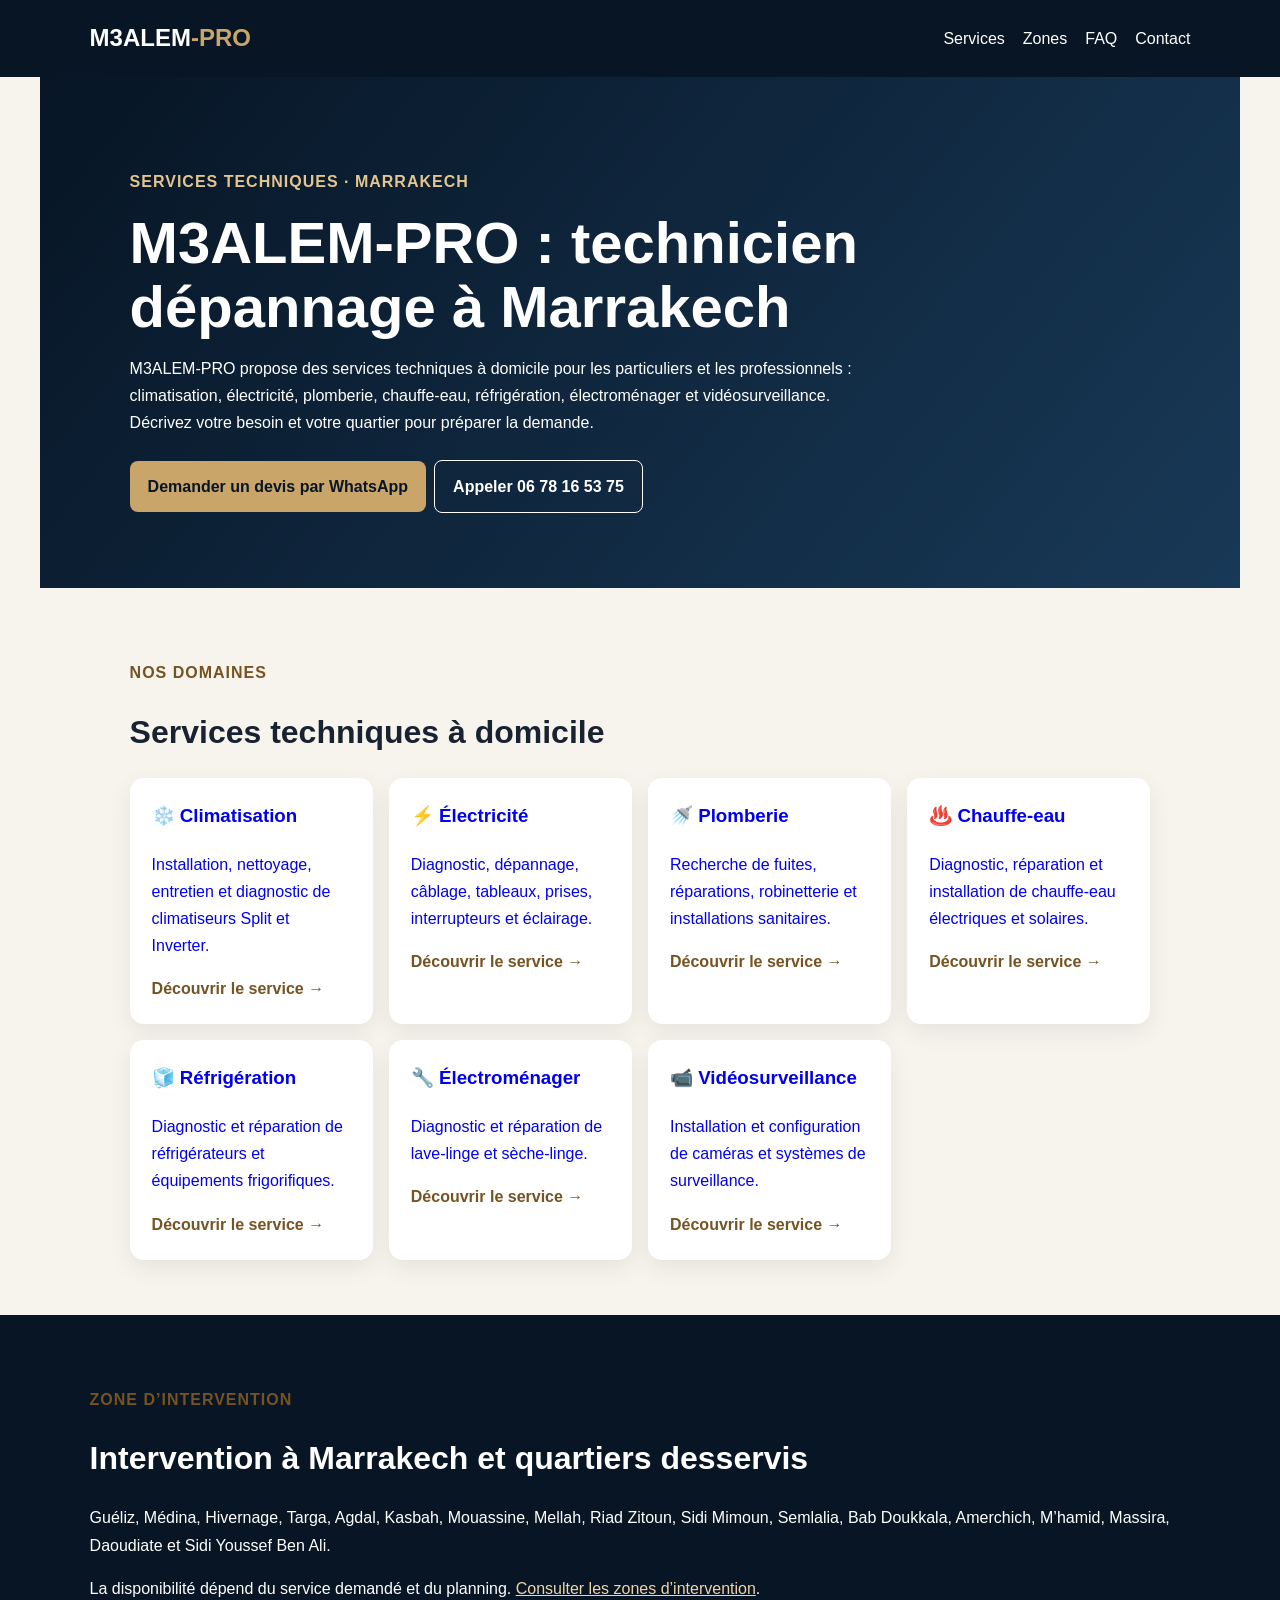
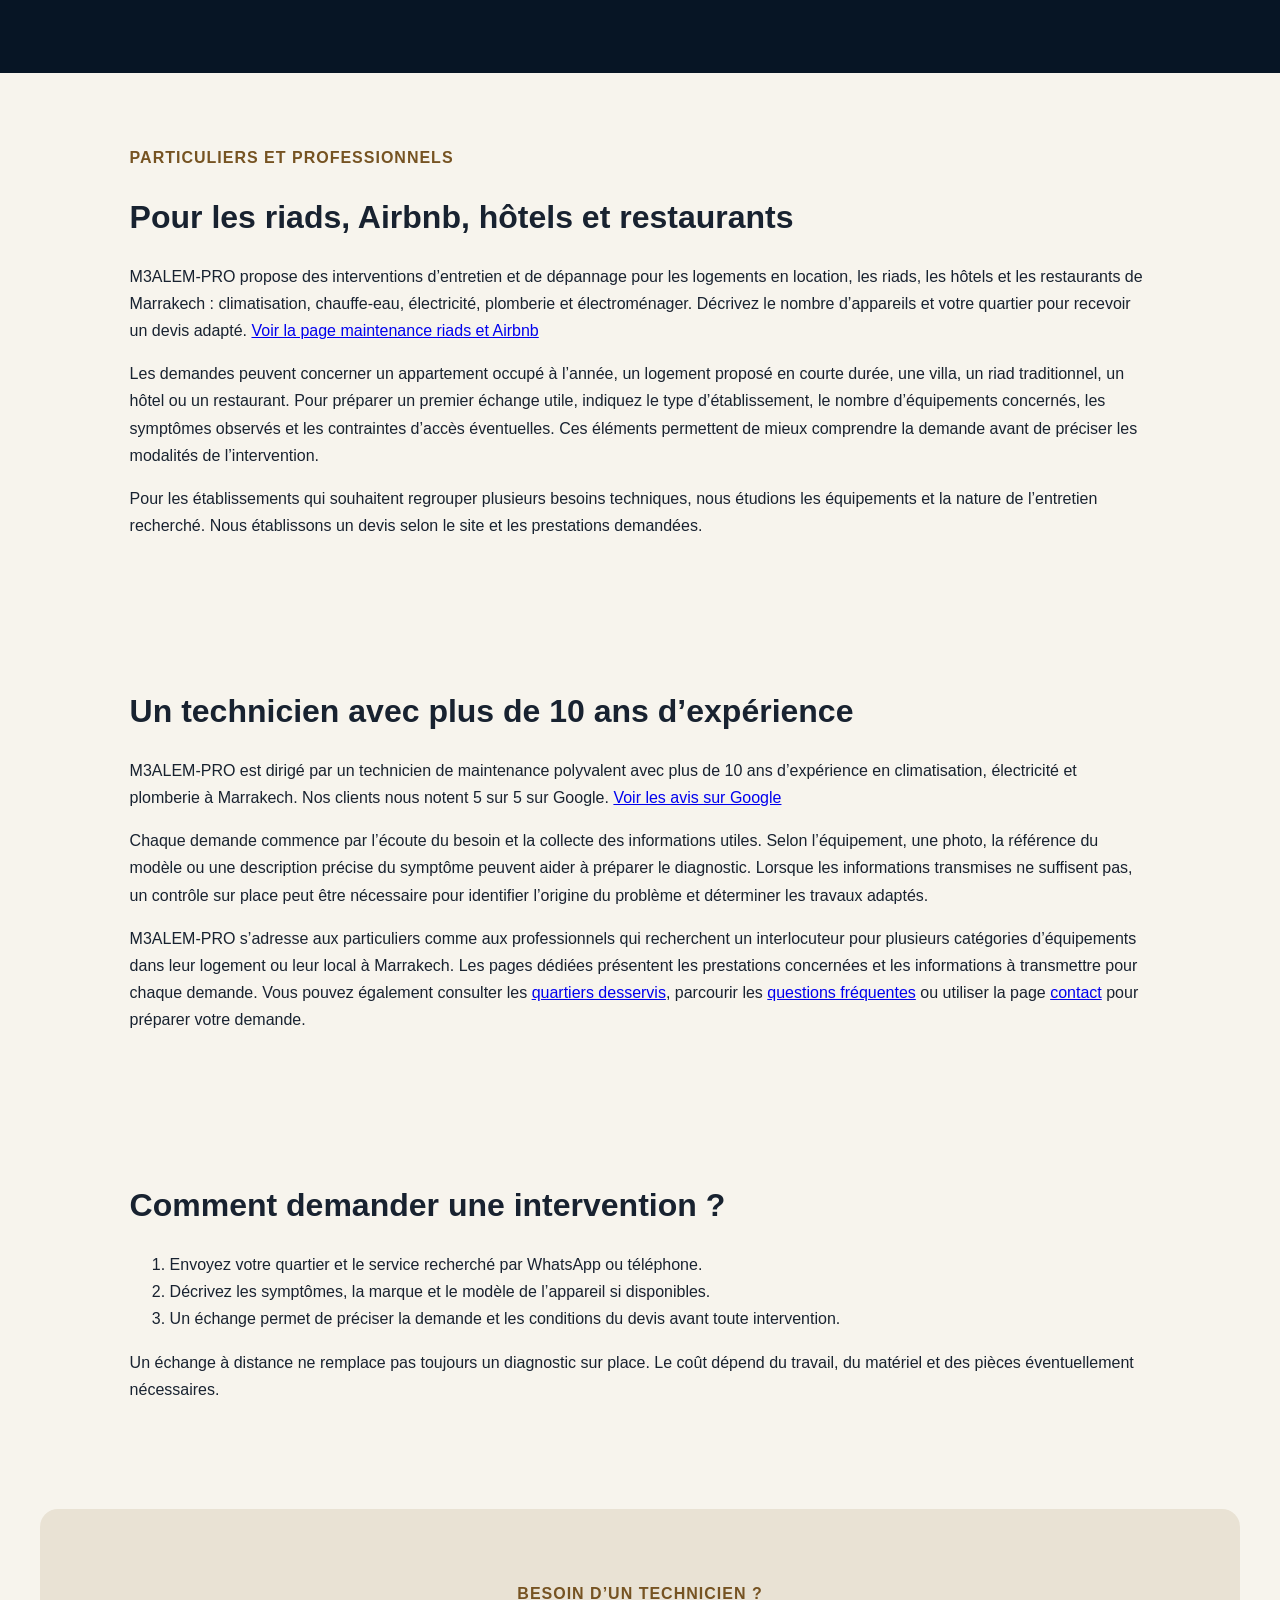
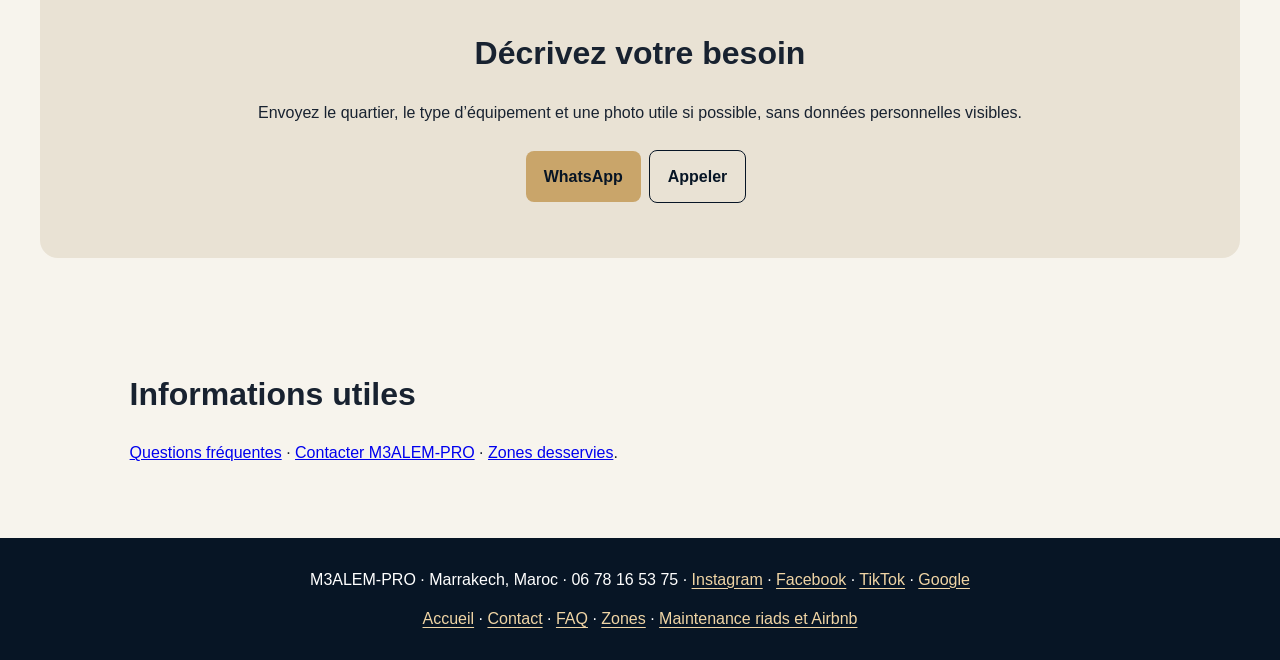
==== commit 6b9d83a6: "Improve site-wide SEO, internal links and service content" ====
--- a/index.html
+++ b/index.html
@@ -2,17 +2,17 @@
 <html lang="fr">
 <head>
 <meta charset="utf-8"><meta name="viewport" content="width=device-width,initial-scale=1">
-<title>Technicien dépannage Marrakech : clim, électricité, plomberie</title>
-<meta name="description" content="Dépannage et installation à domicile à Marrakech : climatisation, électricité, plomberie, chauffe-eau, électroménager. Devis par WhatsApp.">
+<title>M3ALEM-PRO | Technicien dépannage à Marrakech</title>
+<meta name="description" content="M3ALEM-PRO à Marrakech : dépannage et installation de climatisation, électricité, plomberie, chauffe-eau et équipements. Contact et devis WhatsApp.">
 <meta name="robots" content="index,follow"><meta name="theme-color" content="#071525">
 <link rel="canonical" href="https://samani12.github.io/m3alem-pro-site/"><link rel="stylesheet" href="style.css"><link rel="icon" href="favicon.svg" type="image/svg+xml">
-<meta property="og:site_name" content="M3ALEM-PRO"><meta property="og:locale" content="fr_MA"><meta property="og:type" content="website"><meta property="og:title" content="Technicien dépannage à Marrakech | M3ALEM-PRO"><meta property="og:description" content="Dépannage et installation à domicile à Marrakech : climatisation, électricité, plomberie et équipements."><meta property="og:url" content="https://samani12.github.io/m3alem-pro-site/"><meta name="twitter:card" content="summary">
+<meta property="og:site_name" content="M3ALEM-PRO"><meta property="og:locale" content="fr_MA"><meta property="og:type" content="website"><meta property="og:title" content="M3ALEM-PRO | Technicien dépannage à Marrakech"><meta property="og:description" content="Climatisation, électricité, plomberie et dépannage technique à domicile à Marrakech. Contactez M3ALEM-PRO pour votre demande de devis."><meta property="og:url" content="https://samani12.github.io/m3alem-pro-site/"><meta name="twitter:card" content="summary"><meta name="twitter:title" content="M3ALEM-PRO | Technicien dépannage à Marrakech"><meta name="twitter:description" content="M3ALEM-PRO à Marrakech : dépannage et installation de climatisation, électricité, plomberie, chauffe-eau et équipements. Contact et devis WhatsApp.">
 <script type="application/ld+json">{"@context":"https://schema.org","@type":"LocalBusiness","@id":"https://samani12.github.io/m3alem-pro-site/#business","name":"M3ALEM-PRO","url":"https://samani12.github.io/m3alem-pro-site/","telephone":"+212678165375","description":"Services techniques à domicile à Marrakech : climatisation, électricité, plomberie, chauffe-eau, réfrigération, électroménager et vidéosurveillance.","areaServed":{"@type":"City","name":"Marrakech"},"sameAs":["https://www.instagram.com/m3alem_pro","https://www.facebook.com/M3alem.pro","https://www.tiktok.com/@samani_abdelkarim","https://maps.google.com/maps?cid=15014610896810888181"],"hasOfferCatalog":{"@type":"OfferCatalog","name":"Services techniques à Marrakech","itemListElement":[{"@type":"OfferCatalog","name":"Climatisation","url":"https://samani12.github.io/m3alem-pro-site/climatisation-marrakech.html"},{"@type":"OfferCatalog","name":"Électricité","url":"https://samani12.github.io/m3alem-pro-site/electricien-marrakech.html"},{"@type":"OfferCatalog","name":"Plomberie","url":"https://samani12.github.io/m3alem-pro-site/plombier-marrakech.html"},{"@type":"OfferCatalog","name":"Chauffe-eau","url":"https://samani12.github.io/m3alem-pro-site/chauffe-eau-marrakech.html"},{"@type":"OfferCatalog","name":"Réfrigération","url":"https://samani12.github.io/m3alem-pro-site/refrigeration-marrakech.html"},{"@type":"OfferCatalog","name":"Électroménager","url":"https://samani12.github.io/m3alem-pro-site/electromenager-marrakech.html"},{"@type":"OfferCatalog","name":"Vidéosurveillance","url":"https://samani12.github.io/m3alem-pro-site/videosurveillance-marrakech.html"}]},"knowsAbout":["Climatisation","Électricité","Plomberie","Chauffe-eau","Réfrigération","Électroménager","Vidéosurveillance"]}</script>
 </head>
 <body><a class="skip-link" href="#main">Passer au contenu</a>
-<header><a class="brand" href="/">M3ALEM<span>-PRO</span></a><nav aria-label="Navigation principale"><a href="#services">Services</a><a href="zones-intervention-marrakech.html">Zones</a><a href="faq.html">FAQ</a><a href="contact.html">Contact</a></nav></header>
+<header><a class="brand" href="index.html">M3ALEM<span>-PRO</span></a><nav aria-label="Navigation principale"><a href="#services">Services</a><a href="zones-intervention-marrakech.html">Zones</a><a href="faq.html">FAQ</a><a href="contact.html">Contact</a></nav></header>
 <main id="main">
-<section class="hero"><p class="eyebrow">Services techniques · Marrakech</p><h1>Technicien dépannage à Marrakech</h1><p>M3ALEM-PRO propose des services techniques à domicile pour les particuliers et les professionnels : climatisation, électricité, plomberie, chauffe-eau, réfrigération, électroménager et vidéosurveillance. Décrivez votre besoin et votre quartier pour préparer la demande.</p><a class="btn" aria-label="Contacter M3ALEM-PRO sur WhatsApp" href="https://wa.me/212678165375?text=Bonjour%20M3ALEM-PRO%2C%20je%20souhaite%20une%20intervention%20%C3%A0%20Marrakech.">Demander un devis par WhatsApp</a><a class="btn secondary" aria-label="Appeler M3ALEM-PRO au 06 78 16 53 75" href="tel:+212678165375">Appeler 06 78 16 53 75</a></section>
+<section class="hero"><p class="eyebrow">Services techniques · Marrakech</p><h1>M3ALEM-PRO : technicien dépannage à Marrakech</h1><p>M3ALEM-PRO propose des services techniques à domicile pour les particuliers et les professionnels : climatisation, électricité, plomberie, chauffe-eau, réfrigération, électroménager et vidéosurveillance. Décrivez votre besoin et votre quartier pour préparer la demande.</p><a class="btn" aria-label="Contacter M3ALEM-PRO sur WhatsApp" href="https://wa.me/212678165375?text=Bonjour%20M3ALEM-PRO%2C%20je%20souhaite%20une%20intervention%20%C3%A0%20Marrakech.">Demander un devis par WhatsApp</a><a class="btn secondary" aria-label="Appeler M3ALEM-PRO au 06 78 16 53 75" href="tel:+212678165375">Appeler 06 78 16 53 75</a></section>
 <section id="services"><p class="eyebrow">Nos domaines</p><h2>Services techniques à domicile</h2><div class="grid">
 <a class="card" href="climatisation-marrakech.html"><h3>❄️ Climatisation</h3><p>Installation, nettoyage, entretien et diagnostic de climatiseurs Split et Inverter.</p><span>Découvrir le service →</span></a>
 <a class="card" href="electricien-marrakech.html"><h3>⚡ Électricité</h3><p>Diagnostic, dépannage, câblage, tableaux, prises, interrupteurs et éclairage.</p><span>Découvrir le service →</span></a>
@@ -28,5 +28,5 @@
 <section><h2>Comment demander une intervention ?</h2><ol><li>Envoyez votre quartier et le service recherché par WhatsApp ou téléphone.</li><li>Décrivez les symptômes, la marque et le modèle de l’appareil si disponibles.</li><li>Un échange permet de préciser la demande et les conditions du devis avant toute intervention.</li></ol><p>Un échange à distance ne remplace pas toujours un diagnostic sur place. Le coût dépend du travail, du matériel et des pièces éventuellement nécessaires.</p></section>
 <section class="contact" id="contact"><p class="eyebrow">Besoin d’un technicien ?</p><h2>Décrivez votre besoin</h2><p>Envoyez le quartier, le type d’équipement et une photo utile si possible, sans données personnelles visibles.</p><a class="btn" href="https://wa.me/212678165375?text=Bonjour%20M3ALEM-PRO%2C%20mon%20quartier%20est%20...%20et%20j'ai%20besoin%20de%20...">WhatsApp</a><a class="btn secondary" href="tel:+212678165375">Appeler</a></section>
 <section><h2>Informations utiles</h2><p><a href="faq.html">Questions fréquentes</a> · <a href="contact.html">Contacter M3ALEM-PRO</a> · <a href="zones-intervention-marrakech.html">Zones desservies</a>.</p></section>
-</main><footer>M3ALEM-PRO · Marrakech, Maroc · 06 78 16 53 75 · <a href="https://www.instagram.com/m3alem_pro">Instagram</a> · <a href="https://www.facebook.com/M3alem.pro">Facebook</a> · <a href="https://www.tiktok.com/@samani_abdelkarim">TikTok</a> · <a href="https://maps.google.com/maps?cid=15014610896810888181">Google</a><p class="related-links"><a href="/">Accueil</a> · <a href="contact.html">Contact</a> · <a href="faq.html">FAQ</a> · <a href="zones-intervention-marrakech.html">Zones</a> · <a href="entretien-riads-airbnb-marrakech.html">Maintenance riads et Airbnb</a></p></footer>
+</main><footer>M3ALEM-PRO · Marrakech, Maroc · 06 78 16 53 75 · <a href="https://www.instagram.com/m3alem_pro">Instagram</a> · <a href="https://www.facebook.com/M3alem.pro">Facebook</a> · <a href="https://www.tiktok.com/@samani_abdelkarim">TikTok</a> · <a href="https://maps.google.com/maps?cid=15014610896810888181">Google</a><p class="related-links"><a href="index.html">Accueil</a> · <a href="contact.html">Contact</a> · <a href="faq.html">FAQ</a> · <a href="zones-intervention-marrakech.html">Zones</a> · <a href="entretien-riads-airbnb-marrakech.html">Maintenance riads et Airbnb</a></p></footer>
 <div class="mobile-contact" aria-label="Contact rapide"><a class="mobile-wa" href="https://wa.me/212678165375">WhatsApp</a><a class="mobile-call" href="tel:+212678165375">Appeler</a></div></body></html>
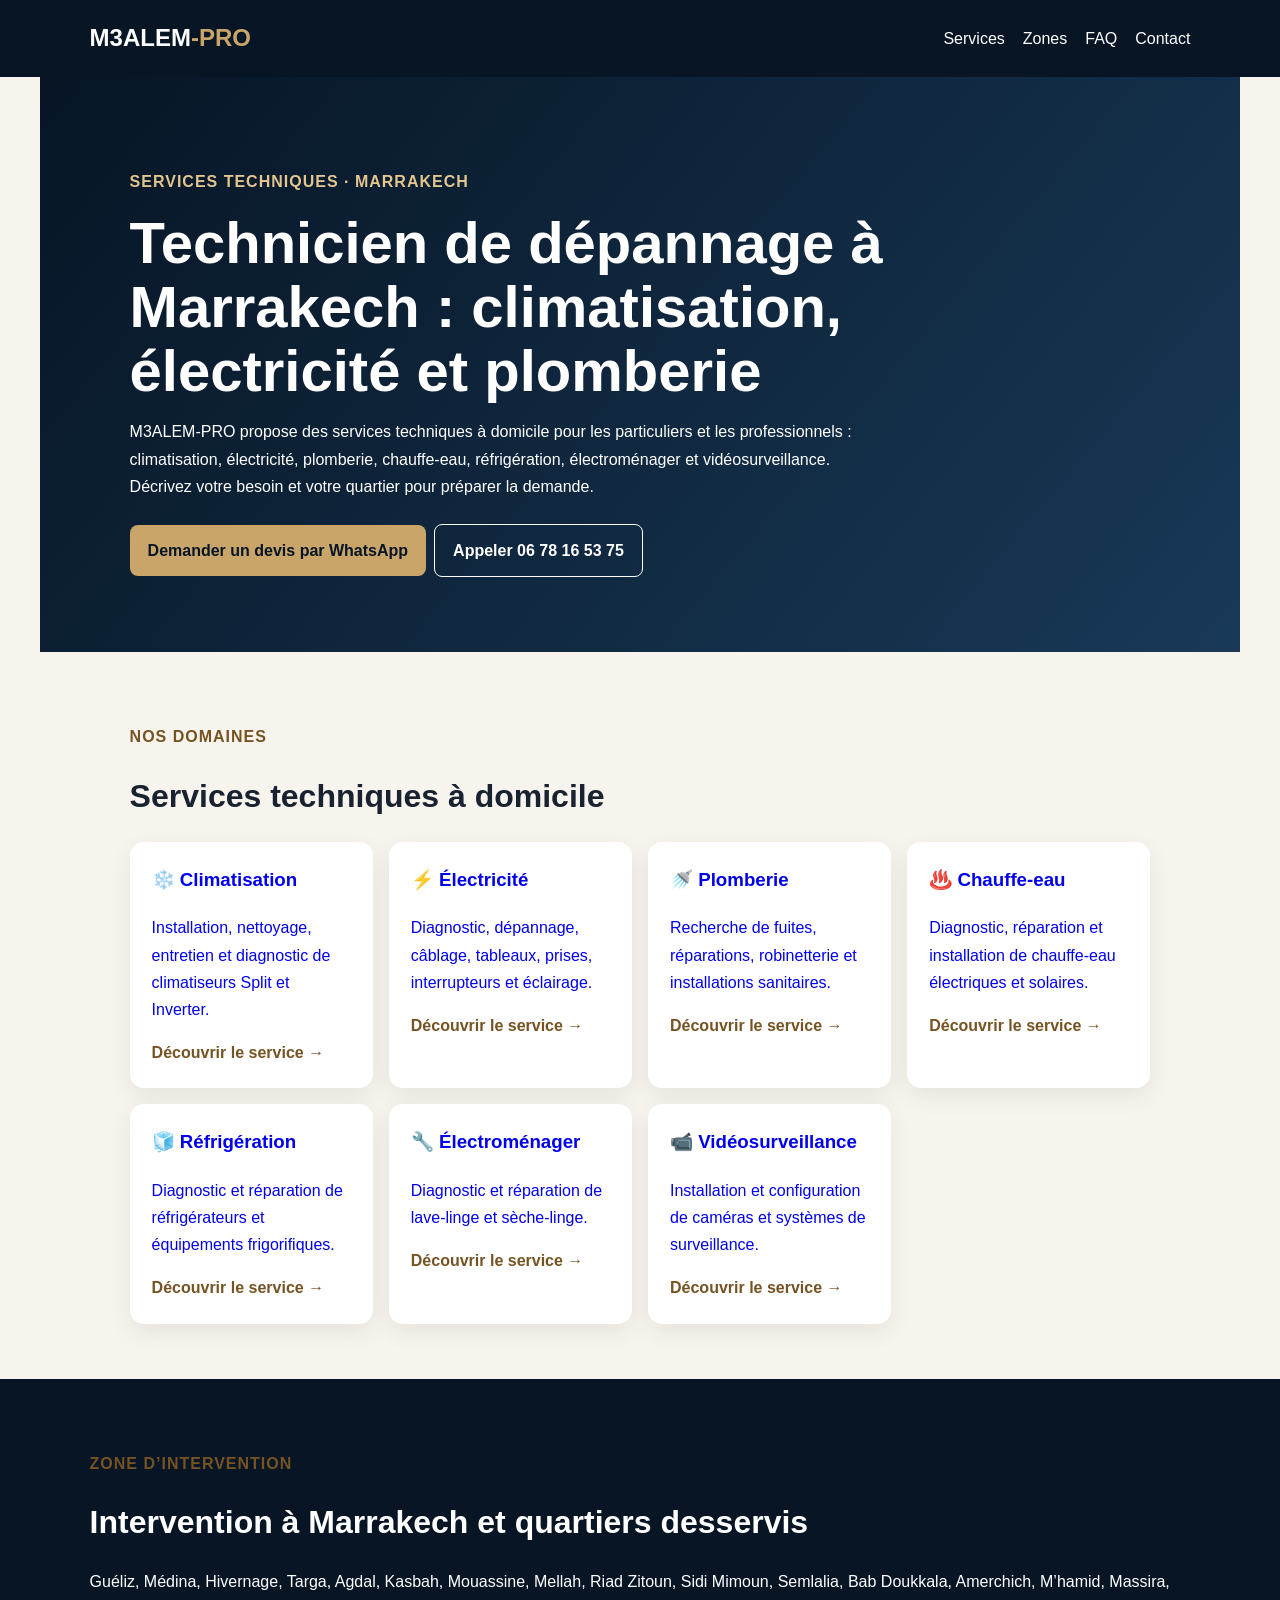
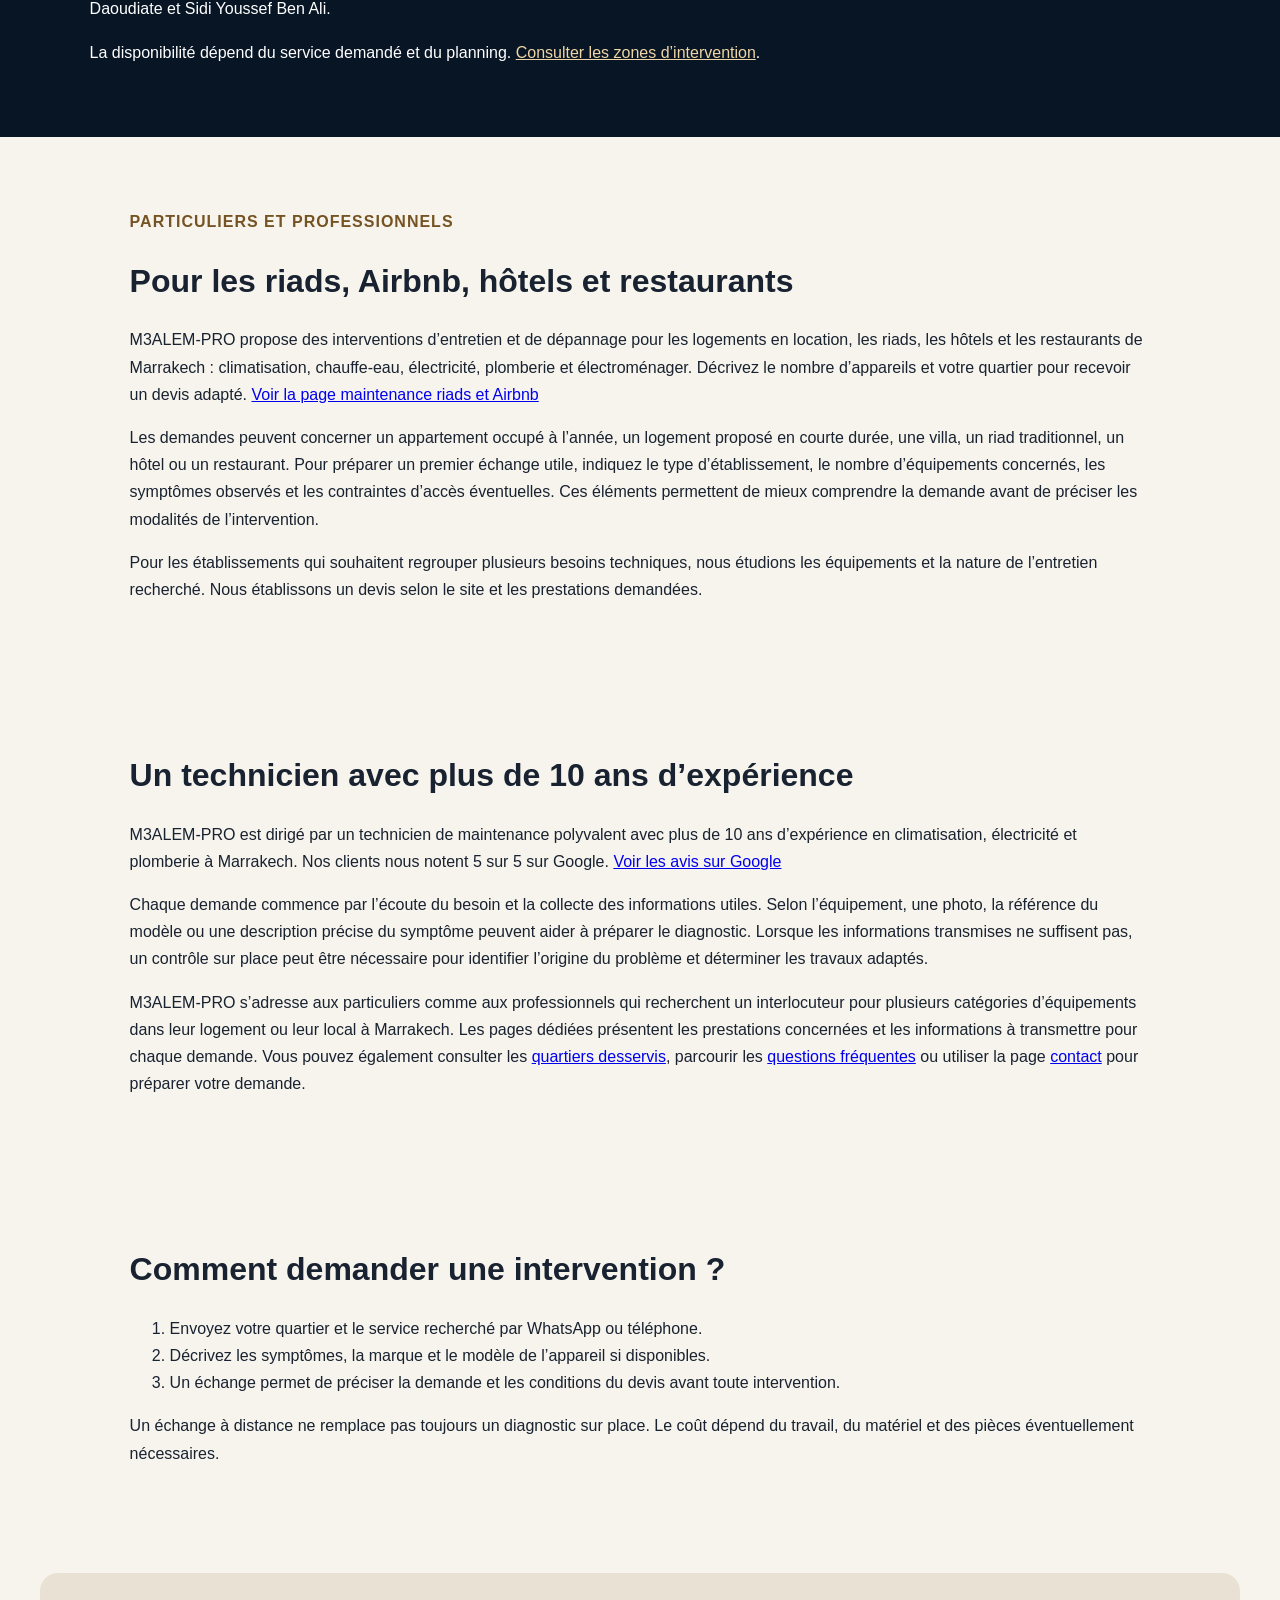
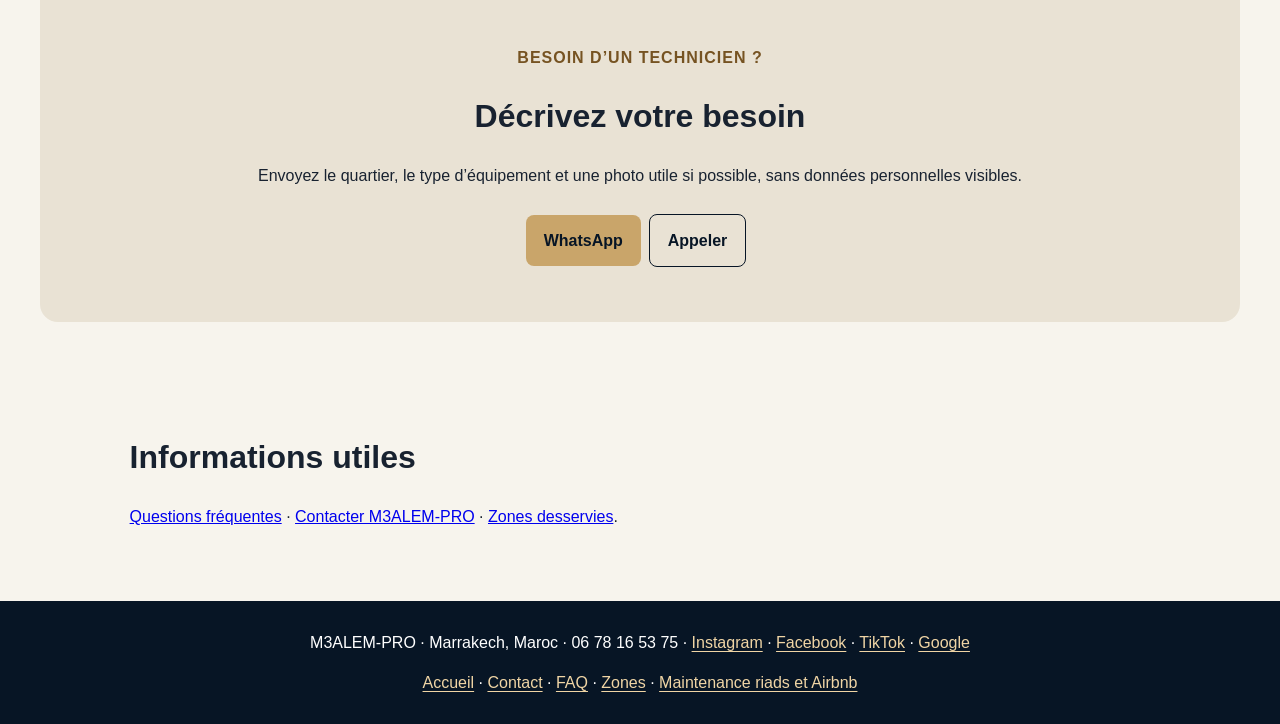
==== commit d3c4c150: "Improve homepage SEO title, description and H1" ====
--- a/index.html
+++ b/index.html
@@ -2,17 +2,17 @@
 <html lang="fr">
 <head>
 <meta charset="utf-8"><meta name="viewport" content="width=device-width,initial-scale=1">
-<title>M3ALEM-PRO | Technicien dépannage à Marrakech</title>
-<meta name="description" content="M3ALEM-PRO à Marrakech : dépannage et installation de climatisation, électricité, plomberie, chauffe-eau et équipements. Contact et devis WhatsApp.">
+<title>Dépannage Marrakech | Climatisation, électricité – M3ALEM-PRO</title>
+<meta name="description" content="M3ALEM-PRO à Marrakech : dépannage et installation en climatisation, électricité, plomberie, chauffe-eau et vidéosurveillance. Contact WhatsApp.">
 <meta name="robots" content="index,follow"><meta name="theme-color" content="#071525">
 <link rel="canonical" href="https://samani12.github.io/m3alem-pro-site/"><link rel="stylesheet" href="style.css"><link rel="icon" href="favicon.svg" type="image/svg+xml">
-<meta property="og:site_name" content="M3ALEM-PRO"><meta property="og:locale" content="fr_MA"><meta property="og:type" content="website"><meta property="og:title" content="M3ALEM-PRO | Technicien dépannage à Marrakech"><meta property="og:description" content="Climatisation, électricité, plomberie et dépannage technique à domicile à Marrakech. Contactez M3ALEM-PRO pour votre demande de devis."><meta property="og:url" content="https://samani12.github.io/m3alem-pro-site/"><meta name="twitter:card" content="summary"><meta name="twitter:title" content="M3ALEM-PRO | Technicien dépannage à Marrakech"><meta name="twitter:description" content="M3ALEM-PRO à Marrakech : dépannage et installation de climatisation, électricité, plomberie, chauffe-eau et équipements. Contact et devis WhatsApp.">
+<meta property="og:site_name" content="M3ALEM-PRO"><meta property="og:locale" content="fr_MA"><meta property="og:type" content="website"><meta property="og:title" content="Dépannage Marrakech | Climatisation, électricité – M3ALEM-PRO"><meta property="og:description" content="Dépannage et installation à Marrakech : climatisation, électricité, plomberie, chauffe-eau et vidéosurveillance. Contact WhatsApp."><meta property="og:url" content="https://samani12.github.io/m3alem-pro-site/"><meta name="twitter:card" content="summary"><meta name="twitter:title" content="Dépannage Marrakech | Climatisation, électricité – M3ALEM-PRO"><meta name="twitter:description" content="M3ALEM-PRO à Marrakech : dépannage et installation en climatisation, électricité, plomberie, chauffe-eau et vidéosurveillance. Contact WhatsApp.">
 <script type="application/ld+json">{"@context":"https://schema.org","@type":"LocalBusiness","@id":"https://samani12.github.io/m3alem-pro-site/#business","name":"M3ALEM-PRO","url":"https://samani12.github.io/m3alem-pro-site/","telephone":"+212678165375","description":"Services techniques à domicile à Marrakech : climatisation, électricité, plomberie, chauffe-eau, réfrigération, électroménager et vidéosurveillance.","areaServed":{"@type":"City","name":"Marrakech"},"sameAs":["https://www.instagram.com/m3alem_pro","https://www.facebook.com/M3alem.pro","https://www.tiktok.com/@samani_abdelkarim","https://maps.google.com/maps?cid=15014610896810888181"],"hasOfferCatalog":{"@type":"OfferCatalog","name":"Services techniques à Marrakech","itemListElement":[{"@type":"OfferCatalog","name":"Climatisation","url":"https://samani12.github.io/m3alem-pro-site/climatisation-marrakech.html"},{"@type":"OfferCatalog","name":"Électricité","url":"https://samani12.github.io/m3alem-pro-site/electricien-marrakech.html"},{"@type":"OfferCatalog","name":"Plomberie","url":"https://samani12.github.io/m3alem-pro-site/plombier-marrakech.html"},{"@type":"OfferCatalog","name":"Chauffe-eau","url":"https://samani12.github.io/m3alem-pro-site/chauffe-eau-marrakech.html"},{"@type":"OfferCatalog","name":"Réfrigération","url":"https://samani12.github.io/m3alem-pro-site/refrigeration-marrakech.html"},{"@type":"OfferCatalog","name":"Électroménager","url":"https://samani12.github.io/m3alem-pro-site/electromenager-marrakech.html"},{"@type":"OfferCatalog","name":"Vidéosurveillance","url":"https://samani12.github.io/m3alem-pro-site/videosurveillance-marrakech.html"}]},"knowsAbout":["Climatisation","Électricité","Plomberie","Chauffe-eau","Réfrigération","Électroménager","Vidéosurveillance"]}</script>
 </head>
 <body><a class="skip-link" href="#main">Passer au contenu</a>
 <header><a class="brand" href="index.html">M3ALEM<span>-PRO</span></a><nav aria-label="Navigation principale"><a href="#services">Services</a><a href="zones-intervention-marrakech.html">Zones</a><a href="faq.html">FAQ</a><a href="contact.html">Contact</a></nav></header>
 <main id="main">
-<section class="hero"><p class="eyebrow">Services techniques · Marrakech</p><h1>M3ALEM-PRO : technicien dépannage à Marrakech</h1><p>M3ALEM-PRO propose des services techniques à domicile pour les particuliers et les professionnels : climatisation, électricité, plomberie, chauffe-eau, réfrigération, électroménager et vidéosurveillance. Décrivez votre besoin et votre quartier pour préparer la demande.</p><a class="btn" aria-label="Contacter M3ALEM-PRO sur WhatsApp" href="https://wa.me/212678165375?text=Bonjour%20M3ALEM-PRO%2C%20je%20souhaite%20une%20intervention%20%C3%A0%20Marrakech.">Demander un devis par WhatsApp</a><a class="btn secondary" aria-label="Appeler M3ALEM-PRO au 06 78 16 53 75" href="tel:+212678165375">Appeler 06 78 16 53 75</a></section>
+<section class="hero"><p class="eyebrow">Services techniques · Marrakech</p><h1>Technicien de dépannage à Marrakech : climatisation, électricité et plomberie</h1><p>M3ALEM-PRO propose des services techniques à domicile pour les particuliers et les professionnels : climatisation, électricité, plomberie, chauffe-eau, réfrigération, électroménager et vidéosurveillance. Décrivez votre besoin et votre quartier pour préparer la demande.</p><a class="btn" aria-label="Contacter M3ALEM-PRO sur WhatsApp" href="https://wa.me/212678165375?text=Bonjour%20M3ALEM-PRO%2C%20je%20souhaite%20une%20intervention%20%C3%A0%20Marrakech.">Demander un devis par WhatsApp</a><a class="btn secondary" aria-label="Appeler M3ALEM-PRO au 06 78 16 53 75" href="tel:+212678165375">Appeler 06 78 16 53 75</a></section>
 <section id="services"><p class="eyebrow">Nos domaines</p><h2>Services techniques à domicile</h2><div class="grid">
 <a class="card" href="climatisation-marrakech.html"><h3>❄️ Climatisation</h3><p>Installation, nettoyage, entretien et diagnostic de climatiseurs Split et Inverter.</p><span>Découvrir le service →</span></a>
 <a class="card" href="electricien-marrakech.html"><h3>⚡ Électricité</h3><p>Diagnostic, dépannage, câblage, tableaux, prises, interrupteurs et éclairage.</p><span>Découvrir le service →</span></a>
